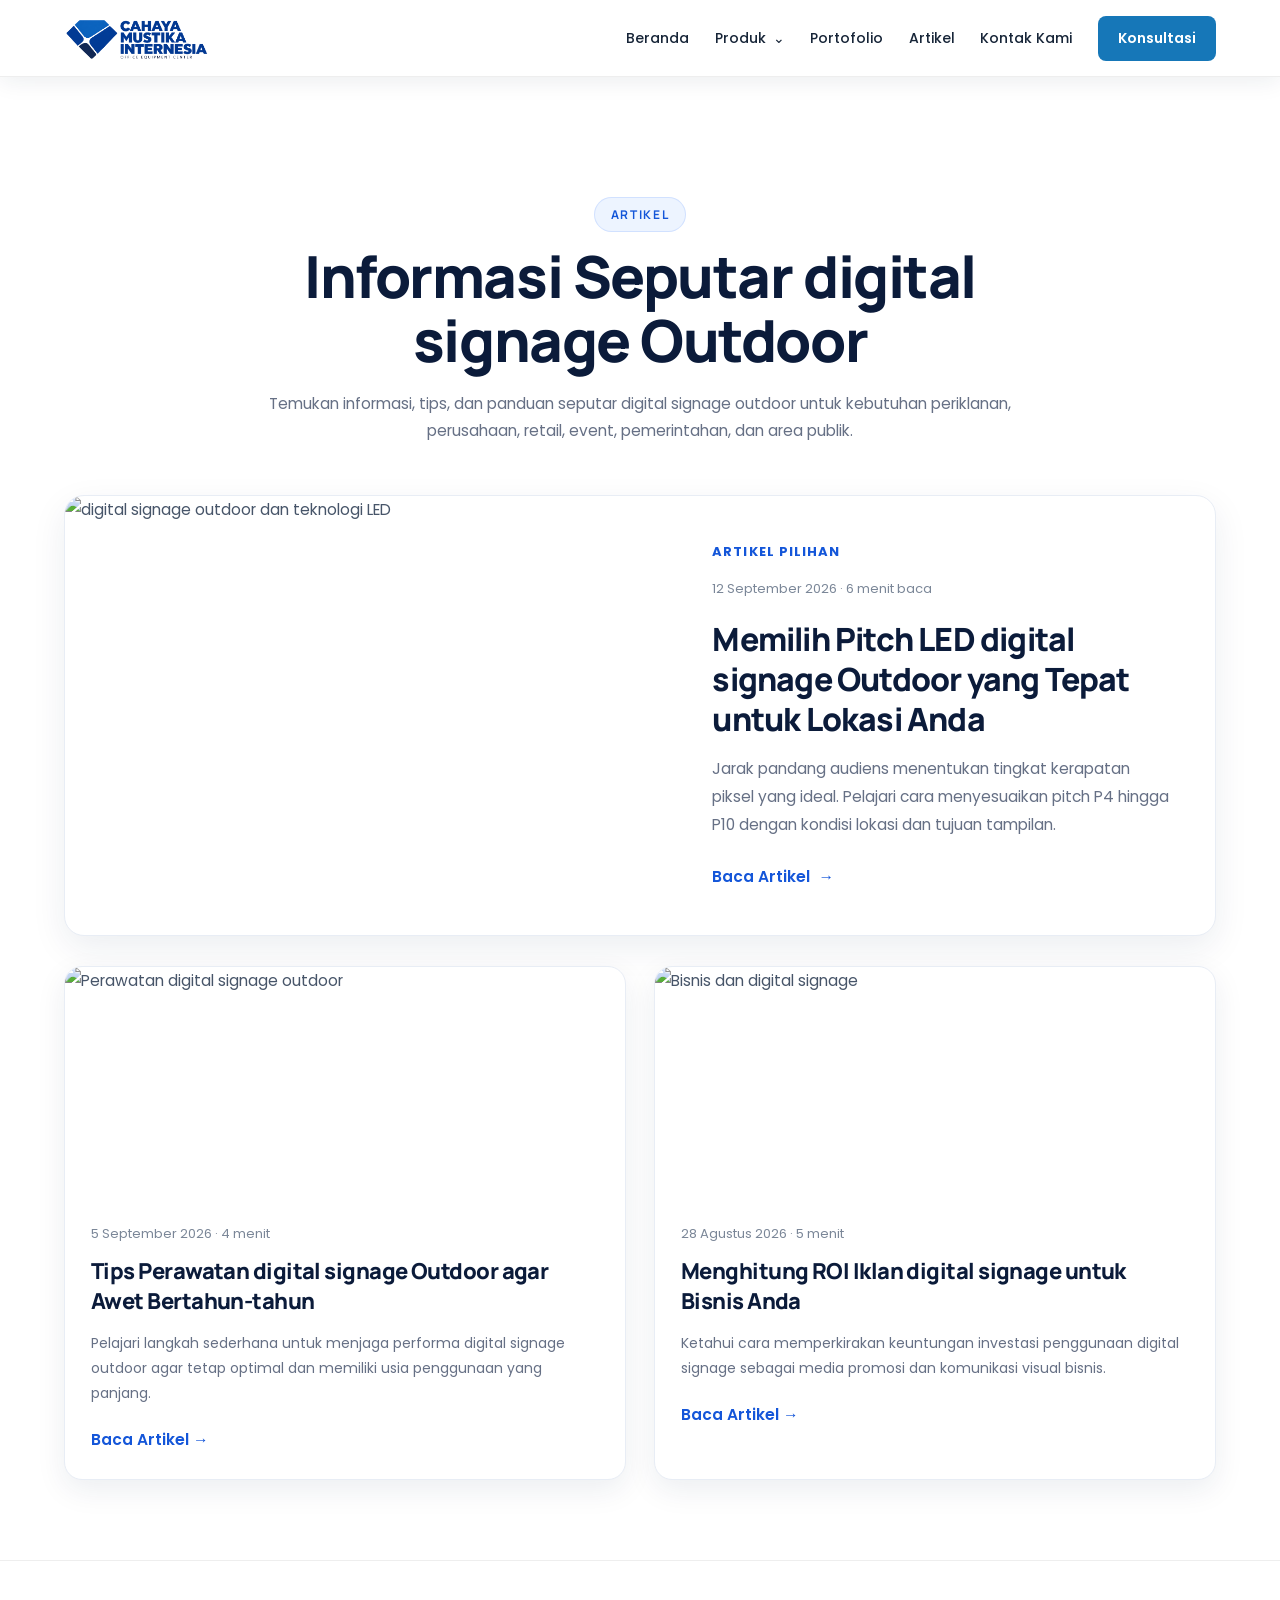
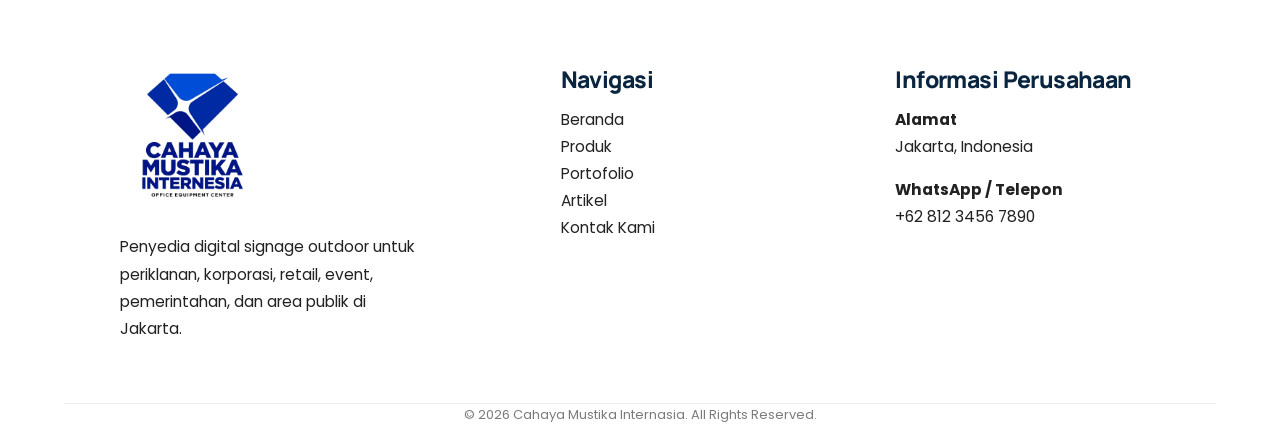
==== artikel.html @ 58a86765 "Upload website Digital Signage" ====
<!DOCTYPE html>
<html lang="id">
<head>
  <meta charset="UTF-8">
  <meta name="viewport" content="width=device-width, initial-scale=1.0">

  <title>Artikel digital signage Outdoor Jakarta | Cahaya Mustika Internasia</title>

  <meta
    name="description"
    content="Artikel seputar digital signage outdoor, LED display, perawatan, instalasi, dan tips memilih digital signage untuk kebutuhan bisnis."
  >

  <!-- FONT -->
  <link rel="preconnect" href="https://fonts.googleapis.com">
  <link rel="preconnect" href="https://fonts.gstatic.com" crossorigin>

  <link
    href="https://fonts.googleapis.com/css2?family=Manrope:wght@400;500;600;700;800&family=Poppins:wght@400;500;600&display=swap"
    rel="stylesheet"
  >

  <!-- CSS WEBSITE -->
  <link rel="stylesheet" href="assets/css/style.css">

  <style>
    /* =====================================================
       HALAMAN ARTIKEL
       ===================================================== */

    .article-page {
      padding: 120px 0 80px;
      background: #fff;
    }

    .article-page-header {
      text-align: center;
      max-width: 800px;
      margin: 0 auto 50px;
    }

    .article-page-header .eyebrow {
      color: #1456d9;
      font-weight: 700;
      margin-bottom: 12px;
    }

    .article-page-header h1 {
      font-family: "Manrope", sans-serif;
      font-size: clamp(36px, 5vw, 58px);
      line-height: 1.1;
      margin: 0 0 18px;
      color: #0b1b3a;
    }

    .article-page-header p {
      font-family: "Poppins", sans-serif;
      color: #667085;
      line-height: 1.8;
      margin: 0;
    }

    /* GRID ARTIKEL */

    .article-page-grid {
      display: grid;
      grid-template-columns: repeat(2, minmax(0, 1fr));
      gap: 28px;
      max-width: 1200px;
      margin: 0 auto;
    }

    .article-page-card {
      background: #fff;
      border-radius: 18px;
      overflow: hidden;
      border: 1px solid #e8edf5;
      box-shadow: 0 10px 30px rgba(15, 35, 75, 0.08);
      transition: transform 0.3s ease, box-shadow 0.3s ease;
    }

    .article-page-card:hover {
      transform: translateY(-6px);
      box-shadow: 0 18px 40px rgba(15, 35, 75, 0.13);
    }

    .article-page-image {
      width: 100%;
      height: 230px;
      overflow: hidden;
    }

    .article-page-image img {
      width: 100%;
      height: 100%;
      object-fit: cover;
      display: block;
      transition: transform 0.4s ease;
    }

    .article-page-card:hover .article-page-image img {
      transform: scale(1.04);
    }

    .article-page-content {
      padding: 26px;
    }

    .article-page-meta {
      font-family: "Poppins", sans-serif;
      font-size: 13px;
      color: #7b8798;
      margin-bottom: 12px;
    }

    .article-page-content h2 {
      font-family: "Manrope", sans-serif;
      font-size: 22px;
      line-height: 1.35;
      color: #0b1b3a;
      margin: 0 0 14px;
    }

    .article-page-content p {
      font-family: "Poppins", sans-serif;
      font-size: 14px;
      line-height: 1.8;
      color: #667085;
      margin: 0 0 20px;
    }

    .article-read-more {
      display: inline-flex;
      align-items: center;
      gap: 8px;
      color: #1456d9;
      font-family: "Poppins", sans-serif;
      font-weight: 600;
      text-decoration: none;
    }

    .article-read-more:hover {
      color: #0b3fa8;
    }

    /* ARTIKEL UTAMA */

    .article-feature-page {
      max-width: 1200px;
      margin: 0 auto 35px;
      background: #fff;
      border-radius: 20px;
      overflow: hidden;
      border: 1px solid #e8edf5;
      box-shadow: 0 12px 35px rgba(15, 35, 75, 0.08);

      display: grid;
      grid-template-columns: 1.1fr 1fr;
    }

    .article-feature-page-image {
      min-height: 400px;
    }

    .article-feature-page-image img {
      width: 100%;
      height: 100%;
      min-height: 400px;
      object-fit: cover;
      display: block;
    }

    .article-feature-page-content {
      padding: 45px;
      display: flex;
      flex-direction: column;
      justify-content: center;
    }

    .article-feature-page-content .label {
      color: #1456d9;
      font-size: 13px;
      font-weight: 700;
      text-transform: uppercase;
      letter-spacing: 0.08em;
      margin-bottom: 14px;
    }

    .article-feature-page-content h2 {
      font-family: "Manrope", sans-serif;
      font-size: 32px;
      line-height: 1.25;
      color: #0b1b3a;
      margin: 0 0 16px;
    }

    .article-feature-page-content p {
      font-family: "Poppins", sans-serif;
      color: #667085;
      line-height: 1.8;
      margin: 0 0 24px;
    }

    .article-feature-page-meta {
      font-family: "Poppins", sans-serif;
      font-size: 13px;
      color: #7b8798;
      margin-bottom: 18px;
    }

    /* RESPONSIVE */

    @media (max-width: 900px) {
      .article-page-grid {
        grid-template-columns: 1fr 1fr;
      }

      .article-feature-page {
        grid-template-columns: 1fr;
      }

      .article-feature-page-image,
      .article-feature-page-image img {
        min-height: 300px;
      }
    }

    @media (max-width: 600px) {
      .article-page {
        padding: 100px 20px 60px;
      }

      .article-page-grid {
        grid-template-columns: 1fr;
      }

      .article-feature-page-content {
        padding: 28px;
      }

      .article-feature-page-content h2 {
        font-size: 26px;
      }
    }
  
    .article-feature-page { margin-bottom:30px; }
    .article-page-grid { max-width:1200px; }
    .article-page-grid .article-page-card:nth-child(n+3) { display:none; }
    @media(max-width:768px){.article-page-grid{grid-template-columns:1fr;} .article-page{padding-top:85px;}}
  </style>
</head>

<body>

  <!-- =====================================================
       HEADER
       ===================================================== -->

  <header class="main-header site-header" id="site-header"><div class="header-container container"><a class="brand" href="index.html" aria-label="Beranda"><img src="assets/img/logo-header.png" alt="Cahaya Mustika Internasia" class="brand-logo"></a><button class="nav-toggle" id="nav-toggle" type="button" aria-label="Buka menu" aria-expanded="false"><span></span><span></span><span></span></button><nav class="main-nav" id="main-nav" aria-label="Navigasi utama"><a href="index.html">Beranda</a><div class="nav-dropdown has-dropdown"><a href="index.html#produk" class="dropdown-toggle" aria-expanded="false">Produk <span aria-hidden="true">⌄</span></a><div class="dropdown-menu dropdown" role="menu"><a class="dropdown-item" role="menuitem" href="produk-hikvision.html">Hikvision</a><a class="dropdown-item" role="menuitem" href="produk-lg.html">LG</a><a class="dropdown-item" role="menuitem" href="produk-samsung.html">Samsung</a></div></div><a href="portofolio.html">Portofolio</a><a href="artikel.html">Artikel</a><a href="kontak.html">Kontak Kami</a><a class="header-button" href="https://wa.me/6281234567890" target="_blank" rel="noopener">Konsultasi</a></nav></div></header>


  <!-- =====================================================
       HALAMAN ARTIKEL
       ===================================================== -->

  <main>

    <!-- JUDUL HALAMAN -->

    <section class="article-page">

      <div class="container">

        <div class="article-page-header">

          <div class="eyebrow">
            ARTIKEL
          </div>

          <h1>
            Informasi Seputar digital signage Outdoor
          </h1>

          <p>
            Temukan informasi, tips, dan panduan seputar digital signage outdoor
            untuk kebutuhan periklanan, perusahaan, retail, event,
            pemerintahan, dan area publik.
          </p>

        </div>


        <!-- =================================================
             ARTIKEL UTAMA
             ================================================= -->

        <article class="article-feature-page">

          <div class="article-feature-page-image">

            <img
              src="https://images.unsplash.com/photo-1518770660439-4636190af475?auto=format&fit=crop&w=1200&q=85"
              alt="digital signage outdoor dan teknologi LED"
            >

          </div>

          <div class="article-feature-page-content">

            <div class="label">
              Artikel Pilihan
            </div>

            <div class="article-feature-page-meta">
              12 September 2026 · 6 menit baca
            </div>

            <h2>
              Memilih Pitch LED digital signage Outdoor
              yang Tepat untuk Lokasi Anda
            </h2>

            <p>
              Jarak pandang audiens menentukan tingkat kerapatan piksel
              yang ideal. Pelajari cara menyesuaikan pitch P4 hingga P10
              dengan kondisi lokasi dan tujuan tampilan.
            </p>

            <a
              href="#"
              class="article-read-more"
              onclick="alert('Artikel sedang dipersiapkan.'); return false;"
            >
              Baca Artikel
              <span>→</span>
            </a>

          </div>

        </article>


        <!-- =================================================
             DAFTAR ARTIKEL
             ================================================= -->

        <div class="article-page-grid">


          <!-- ARTIKEL 1 -->

          <article class="article-page-card">

            <div class="article-page-image">

              <img
                src="https://images.unsplash.com/photo-1556761175-b413da4baf72?auto=format&fit=crop&w=1200&q=85"
                alt="Perawatan digital signage outdoor"
              >

            </div>

            <div class="article-page-content">

              <div class="article-page-meta">
                5 September 2026 · 4 menit
              </div>

              <h2>
                Tips Perawatan digital signage Outdoor
                agar Awet Bertahun-tahun
              </h2>

              <p>
                Pelajari langkah sederhana untuk menjaga performa
                digital signage outdoor agar tetap optimal dan memiliki
                usia penggunaan yang panjang.
              </p>

              <a
                href="#"
                class="article-read-more"
                onclick="alert('Artikel sedang dipersiapkan.'); return false;"
              >
                Baca Artikel →
              </a>

            </div>

          </article>


          <!-- ARTIKEL 2 -->

          <article class="article-page-card">

            <div class="article-page-image">

              <img
                src="https://images.unsplash.com/photo-1551836022-d5d88e9218df?auto=format&fit=crop&w=1200&q=85"
                alt="Bisnis dan digital signage"
              >

            </div>

            <div class="article-page-content">

              <div class="article-page-meta">
                28 Agustus 2026 · 5 menit
              </div>

              <h2>
                Menghitung ROI Iklan digital signage
                untuk Bisnis Anda
              </h2>

              <p>
                Ketahui cara memperkirakan keuntungan investasi
                penggunaan digital signage sebagai media promosi dan
                komunikasi visual bisnis.
              </p>

              <a
                href="#"
                class="article-read-more"
                onclick="alert('Artikel sedang dipersiapkan.'); return false;"
              >
                Baca Artikel →
              </a>

            </div>

          </article>


          <!-- ARTIKEL 3 -->

          <article class="article-page-card">

            <div class="article-page-image">

              <img
                src="https://images.unsplash.com/photo-1581092921461-eab62e97a780?auto=format&fit=crop&w=1200&q=85"
                alt="Instalasi digital signage outdoor"
              >

            </div>

            <div class="article-page-content">

              <div class="article-page-meta">
                20 Agustus 2026 · 4 menit
              </div>

              <h2>
                Tahapan Instalasi digital signage
                Outdoor yang Aman
              </h2>

              <p>
                Kenali tahapan instalasi digital signage outdoor mulai dari
                persiapan lokasi hingga pemasangan dan pengujian sistem.
              </p>

              <a
                href="#"
                class="article-read-more"
                onclick="alert('Artikel sedang dipersiapkan.'); return false;"
              >
                Baca Artikel →
              </a>

            </div>

          </article>


        </div>

      </div>

    </section>

  </main>


  <!-- =====================================================
       FOOTER
       ===================================================== -->

  <footer class="site-footer">

    <div class="container">

      <div class="footer-inner">

        <!-- LOGO & DESKRIPSI -->

        <div class="footer-brand">

          <a href="index.html">
            <img
              src="assets/img/logo-footer.png"
              alt="Cahaya Mustika Internasia"
              class="footer-logo"
            >
          </a>

          <p>
            Penyedia digital signage outdoor untuk periklanan,
            korporasi, retail, event, pemerintahan,
            dan area publik di Jakarta.
          </p>

        </div>


        <!-- NAVIGASI FOOTER -->

        <div class="footer-column">

          <h3>
            Navigasi
          </h3>

          <ul>

            <li>
              <a href="index.html#beranda">
                Beranda
              </a>
            </li>

            <li>
              <a href="index.html#produk">
                Produk
              </a>
            </li>

            <li>
              <a href="portofolio.html">
                Portofolio
              </a>
            </li>

            <li>
              <a href="artikel.html">
                Artikel
              </a>
            </li>

            <li>
              <a href="index.html#kontak">
                Kontak Kami
              </a>
            </li>

          </ul>

        </div>


        <!-- INFORMASI PERUSAHAAN -->

        <div class="footer-column">

          <h3>
            Informasi Perusahaan
          </h3>

          <p>
            <strong>Alamat</strong><br>
            Jakarta, Indonesia
          </p>

          <p>
            <strong>WhatsApp / Telepon</strong><br>
            +62 812 3456 7890
          </p>

        </div>

      </div>


      <!-- COPYRIGHT -->

      <div class="footer-bottom">

        <p>
          © 2026 Cahaya Mustika Internasia. All Rights Reserved.
        </p>

      </div>

    </div>

  </footer>


  <script src="assets/js/main.js"></script>
</body>
</html>
---- assets/css/style.css ----
/* =========================================================
   Jual Videotron Outdoor Jakarta
   Premium Corporate White & Navy Theme
   Headings: Manrope | Body: Poppins
   ========================================================= */

/* ---------- Design Tokens ---------- */
:root {
  --navy-950: #030d17;
  --navy-900: #061a2e;
  --navy-850: #082038;
  --navy-800: #0a2540;
  --navy-700: #0e355c;
  --navy-600: #14487a;
  --navy-500: #1c5d9b;

  --accent: #0b5cff;
  --accent-hover: #0048db;
  --accent-light: #3b82f6;
  --accent-soft: #edf4ff;
  --accent-glow: rgba(11, 92, 255, 0.25);

  --white: #ffffff;
  --off-white: #f8fafc;
  --grey-50: #f1f5f9;
  --grey-100: #e2e8f0;
  --grey-200: #cbd5e1;
  --grey-300: #94a3b8;
  --grey-400: #64748b;
  --grey-600: #475569;
  --ink: #0f172a;

  --radius-xs: 6px;
  --radius-sm: 10px;
  --radius: 16px;
  --radius-lg: 22px;
  --radius-xl: 30px;
  --radius-full: 9999px;

  --shadow-xs: 0 1px 3px rgba(15, 23, 42, 0.04);
  --shadow-sm: 0 4px 12px rgba(15, 23, 42, 0.06);
  --shadow-md: 0 10px 28px rgba(15, 23, 42, 0.08);
  --shadow-lg: 0 20px 48px rgba(15, 23, 42, 0.12);
  --shadow-glow: 0 12px 32px rgba(11, 92, 255, 0.28);

  --container: 1200px;
  --header-h: 78px;

  --ease: cubic-bezier(0.22, 0.61, 0.36, 1);
  --transition: all 0.3s cubic-bezier(0.22, 0.61, 0.36, 1);
}

/* ---------- Reset & Base ---------- */
*,
*::before,
*::after {
  box-sizing: border-box;
}

html {
  scroll-behavior: smooth;
  -webkit-text-size-adjust: 100%;
}

body {
  margin: 0;
  font-family: "Poppins", system-ui, -apple-system, "Segoe UI", sans-serif;
  font-weight: 400;
  font-size: 15.5px;
  line-height: 1.75;
  color: var(--grey-600);
  background: var(--white);
  -webkit-font-smoothing: antialiased;
  -moz-osx-font-smoothing: grayscale;
  overflow-x: hidden;
}

h1, h2, h3, h4, h5, h6 {
  font-family: "Manrope", system-ui, sans-serif;
  color: var(--navy-800);
  font-weight: 800;
  line-height: 1.2;
  letter-spacing: -0.025em;
  margin: 0 0 0.5em;
}

h1 { font-size: clamp(2.2rem, 4.5vw, 3.6rem); }
h2 { font-size: clamp(1.8rem, 3.2vw, 2.6rem); }
h3 { font-size: clamp(1.2rem, 1.8vw, 1.45rem); }
h4 { font-size: 1.05rem; }

p {
  margin: 0 0 1rem;
}

a {
  color: inherit;
  text-decoration: none;
  transition: var(--transition);
}

img {
  max-width: 100%;
  display: block;
}

ul, ol {
  margin: 0;
  padding: 0;
  list-style: none;
}

button {
  font-family: inherit;
  cursor: pointer;
  border: none;
  background: none;
}

::selection {
  background: var(--navy-800);
  color: #fff;
}

/* ---------- Layout Helpers ---------- */
.container {
  width: 100%;
  max-width: var(--container);
  margin: 0 auto;
  padding: 0 24px;
}

.section {
  padding: clamp(70px, 8vw, 110px) 0;
}

.section-head {
  max-width: 720px;
  margin: 0 auto clamp(40px, 5vw, 60px);
  text-align: center;
}

.section-head h2 {
  margin-bottom: 0.75rem;
}

.section-sub {
  font-size: 1.05rem;
  color: var(--grey-400);
  margin: 0;
  line-height: 1.7;
}

.eyebrow {
  display: inline-flex;
  align-items: center;
  gap: 6px;
  font-family: "Manrope", sans-serif;
  font-weight: 700;
  font-size: 0.75rem;
  letter-spacing: 0.14em;
  text-transform: uppercase;
  color: var(--accent);
  background: var(--accent-soft);
  padding: 6px 16px;
  border-radius: var(--radius-full);
  margin-bottom: 16px;
  border: 1px solid rgba(11, 92, 255, 0.12);
}

.eyebrow.center {
  margin-left: auto;
  margin-right: auto;
}

/* ---------- Buttons ---------- */
.btn {
  display: inline-flex;
  align-items: center;
  justify-content: center;
  gap: 8px;
  font-family: "Manrope", sans-serif;
  font-weight: 700;
  font-size: 0.95rem;
  letter-spacing: -0.01em;
  padding: 13px 28px;
  border-radius: var(--radius-full);
  transition: var(--transition);
  white-space: nowrap;
  box-sizing: border-box;
}

.btn-primary {
  background: var(--accent);
  color: #ffffff;
  box-shadow: 0 6px 20px rgba(11, 92, 255, 0.35);
}

.btn-primary:hover {
  background: var(--accent-hover);
  transform: translateY(-2px);
  box-shadow: 0 10px 28px rgba(11, 92, 255, 0.45);
}

.btn-secondary {
  background: rgba(255, 255, 255, 0.95);
  color: var(--navy-800);
  border: 1.5px solid rgba(255, 255, 255, 0.8);
  box-shadow: 0 6px 20px rgba(0, 0, 0, 0.12);
}

.btn-secondary:hover {
  background: #ffffff;
  color: var(--accent);
  transform: translateY(-2px);
  box-shadow: 0 10px 28px rgba(0, 0, 0, 0.18);
}

.btn-light {
  background: #ffffff;
  color: var(--navy-800);
  box-shadow: 0 8px 24px rgba(0, 0, 0, 0.15);
}

.btn-light:hover {
  background: var(--off-white);
  color: var(--accent);
  transform: translateY(-2px);
  box-shadow: 0 12px 32px rgba(0, 0, 0, 0.22);
}

.link-arrow {
  display: inline-flex;
  align-items: center;
  gap: 6px;
  font-family: "Manrope", sans-serif;
  font-weight: 700;
  font-size: 0.92rem;
  color: var(--accent);
  transition: var(--transition);
}

.link-arrow span {
  transition: transform 0.25s var(--ease);
}

.link-arrow:hover {
  color: var(--accent-hover);
  gap: 10px;
}

.link-arrow:hover span {
  transform: translateX(3px);
}

/* =========================================================
   1. HEADER
   ========================================================= */
.site-header {
  position: fixed;
  top: 0;
  left: 0;
  right: 0;
  z-index: 1000;
  background: rgba(255, 255, 255, 0.88);
  backdrop-filter: saturate(180%) blur(16px);
  -webkit-backdrop-filter: saturate(180%) blur(16px);
  border-bottom: 1px solid rgba(226, 232, 240, 0.7);
  transition: var(--transition);
}

.site-header.scrolled {
  background: rgba(255, 255, 255, 0.98);
  border-bottom-color: var(--grey-100);
  box-shadow: var(--shadow-sm);
}

.header-inner {
  height: var(--header-h);
  display: flex;
  align-items: center;
  justify-content: space-between;
  gap: 24px;
}

.brand {
  display: flex;
  align-items: center;
}

.brand-logo {
  height: 44px;
  width: auto;
  display: block;
  object-fit: contain;
}

.main-nav {
  display: flex;
  align-items: center;
  gap: 32px;
}

.nav-list {
  display: flex;
  align-items: center;
  gap: 4px;
}

.nav-link {
  display: inline-flex;
  align-items: center;
  gap: 6px;
  font-family: "Manrope", sans-serif;
  font-weight: 600;
  font-size: 0.92rem;
  color: var(--navy-800);
  padding: 8px 14px;
  border-radius: var(--radius-full);
  transition: var(--transition);
}

.nav-link:hover {
  color: var(--accent);
  background: var(--accent-soft);
}

/* Dropdown */
.has-dropdown {
  position: relative;
}

.dropdown-toggle {
  background: none;
  border: none;
  cursor: pointer;
}

.dropdown-toggle .chev {
  transition: transform 0.28s var(--ease);
}

.has-dropdown.open .dropdown-toggle .chev,
.has-dropdown:hover .dropdown-toggle .chev {
  transform: rotate(180deg);
}

.dropdown {
  position: absolute;
  top: calc(100% + 10px);
  left: 50%;
  transform: translateX(-50%) translateY(8px);
  width: 290px;
  background: #ffffff;
  border: 1px solid var(--grey-100);
  border-radius: var(--radius);
  box-shadow: var(--shadow-lg);
  padding: 10px;
  opacity: 0;
  visibility: hidden;
  pointer-events: none;
  transition: opacity 0.25s var(--ease), transform 0.25s var(--ease),
    visibility 0.25s var(--ease);
  z-index: 1050;
}

@media (min-width: 769px) {
  .has-dropdown:hover .dropdown,
  .has-dropdown.open .dropdown {
    opacity: 1;
    visibility: visible;
    pointer-events: auto;
    transform: translateX(-50%) translateY(0);
  }
}

.dropdown-item {
  display: flex;
  align-items: center;
  gap: 12px;
  padding: 12px 14px;
  border-radius: var(--radius-sm);
  transition: var(--transition);
}

.dropdown-item:hover {
  background: var(--accent-soft);
}

.dropdown-item:hover strong {
  color: var(--accent);
}

.dd-dot {
  width: 8px;
  height: 8px;
  border-radius: 50%;
  background: var(--accent);
  flex-shrink: 0;
}

.dropdown-item strong {
  display: block;
  font-family: "Manrope", sans-serif;
  font-weight: 700;
  font-size: 0.92rem;
  color: var(--navy-800);
  transition: color 0.2s var(--ease);
}

.nav-cta {
  padding: 10px 22px;
  font-size: 0.88rem;
}

.nav-toggle {
  display: none;
  flex-direction: column;
  justify-content: center;
  gap: 5px;
  width: 44px;
  height: 44px;
  border-radius: 12px;
  background: var(--grey-50);
}

.nav-toggle span {
  display: block;
  width: 20px;
  height: 2px;
  margin: 0 auto;
  background: var(--navy-800);
  border-radius: 2px;
  transition: transform 0.3s var(--ease), opacity 0.3s var(--ease);
}

.nav-toggle.active span:nth-child(1) {
  transform: translateY(7px) rotate(45deg);
}
.nav-toggle.active span:nth-child(2) {
  opacity: 0;
}
.nav-toggle.active span:nth-child(3) {
  transform: translateY(-7px) rotate(-45deg);
}

/* =========================================================
   2. HERO (FULL IMAGE HORIZONTAL)
   ========================================================= */
/* =====================================================
   HERO HIKVISION - FULL IMAGE + GRADASI BIRU
   ===================================================== */

.hero {
  min-height: 650px;
  padding: 80px 7%;

  display: flex;
  align-items: center;

  position: relative;
  overflow: hidden;

  background:
    linear-gradient(
      90deg,
      rgba(4, 24, 65, 0.92) 0%,
      rgba(5, 35, 85, 0.82) 30%,
      rgba(5, 35, 85, 0.48) 58%,
      rgba(5, 35, 85, 0.12) 82%,
      rgba(5, 35, 85, 0) 100%
    ),
    url("assets/img/hikvision-hero.jpg") center center / cover no-repeat;
}


/* TULISAN DI ATAS GAMBAR */

.hero-content {
  position: relative;
  z-index: 2;

  max-width: 680px;
}


.hero-content span {
  color: #ffffff;

  font-weight: 700;
  font-size: 15px;

  text-transform: uppercase;
  letter-spacing: 1px;
}


.hero-content h1 {
  color: #ffffff;

  font-size: 56px;
  line-height: 1.1;

  margin: 15px 0 20px;
}


.hero-content p {
  max-width: 620px;

  color: #ffffff;

  font-size: 17px;
  line-height: 1.8;
}


/* TOMBOL */

.hero .btn {
  display: inline-block;

  margin-top: 28px;
  padding: 14px 25px;

  background: #1464f4;
  color: #ffffff;

  text-decoration: none;
  border-radius: 8px;

  font-weight: 700;
}


.hero .btn:hover {
  background: #0d47c7;
}


/* HP */

@media (max-width: 768px) {

  .hero {
    min-height: 600px;
    padding: 70px 7%;
  }

  .hero-content h1 {
    font-size: 40px;
  }

  .hero-content p {
    font-size: 15px;
  }

}

/* =========================================================
   PERBAIKAN TAMPILAN KEUNGGULAN
   CARD DI KIRI - GAMBAR DI KANAN
========================================================= */

.adv-layout {
  display: grid !important;
  grid-template-columns: minmax(0, 1fr) minmax(0, 1fr) !important;
  align-items: center !important;
  gap: 45px !important;
  max-width: 1100px !important;
  margin: 0 auto !important;
}

/* CARD DI KIRI */
.adv-list {
  display: flex !important;
  flex-direction: column !important;
  gap: 14px !important;
  order: 1 !important;
}

/* GAMBAR DI KANAN */
.adv-visual {
  order: 2 !important;
  width: 100% !important;
}

.adv-image-wrap {
  width: 100% !important;
  height: 100% !important;
  min-height: 360px !important;
  border-radius: 14px !important;
  overflow: hidden !important;
}

.adv-image-wrap img {
  width: 100% !important;
  height: 100% !important;
  min-height: 360px !important;
  object-fit: cover !important;
  display: block !important;
}

/* CARD */
.adv-card {
  width: 100% !important;
  min-height: 105px !important;
  padding: 22px 24px !important;
  display: flex !important;
  align-items: flex-start !important;
  gap: 16px !important;
  border-radius: 14px !important;
  box-sizing: border-box !important;
}

/* ICON NOMOR / ICON CARD */
.adv-icon {
  flex: 0 0 auto !important;
}

/* ISI CARD */
.adv-content {
  flex: 1 !important;
}

.adv-content h3 {
  margin: 0 0 8px !important;
}

.adv-content p {
  margin: 0 !important;
  line-height: 1.6 !important;
}

/* =========================================================
   JUDUL SECTION DI BAWAHNYA
========================================================= */

.needs .section-head,
.section-head {
  max-width: 800px;
  margin-left: auto !important;
  margin-right: auto !important;
  text-align: center;
}

.section-head h2 {
  margin-left: auto;
  margin-right: auto;
}

.section-sub {
  margin-left: auto !important;
  margin-right: auto !important;
}


/* =========================================================
   RESPONSIVE HP
========================================================= */

@media (max-width: 768px) {

  .adv-layout {
    grid-template-columns: 1fr !important;
    gap: 25px !important;
  }

  .adv-list {
    order: 1 !important;
  }

  .adv-visual {
    order: 2 !important;
  }

  .adv-image-wrap,
  .adv-image-wrap img {
    min-height: 280px !important;
  }

  .adv-card {
    min-height: auto !important;
    padding: 18px !important;
  }
}

/* =========================================================
   CARD PRODUK HIKVISION - SAMSUNG - LG
========================================================= */

.product-grid {
  display: grid !important;
  grid-template-columns: repeat(3, 1fr) !important;
  gap: 28px !important;
  max-width: 1100px !important;
  margin: 40px auto 0 !important;
}

.product-card {
  background: #ffffff !important;
  border: 1px solid #e5e7eb !important;
  border-radius: 16px !important;
  overflow: hidden !important;
  box-shadow: 0 8px 25px rgba(0, 0, 0, 0.06) !important;
  transition: transform 0.3s ease, box-shadow 0.3s ease !important;
}

.product-card:hover {
  transform: translateY(-6px) !important;
  box-shadow: 0 14px 35px rgba(0, 0, 0, 0.10) !important;
}

/* GAMBAR PRODUK */
.product-media {
  width: 100% !important;
  height: 220px !important;
  overflow: hidden !important;
  background: #f5f7fa !important;
}

.product-media img {
  width: 100% !important;
  height: 100% !important;
  object-fit: cover !important;
  display: block !important;
  transition: transform 0.4s ease !important;
}

.product-card:hover .product-media img {
  transform: scale(1.04) !important;
}

/* ISI CARD */
.product-body {
  padding: 24px !important;
}

.product-tag {
  display: inline-block !important;
  margin-bottom: 8px !important;
  font-size: 13px !important;
  font-weight: 600 !important;
  color: #2563eb !important;
}

.product-body h3 {
  margin: 0 0 10px !important;
  font-size: 22px !important;
}

.product-body p {
  margin: 0 0 18px !important;
  line-height: 1.7 !important;
  color: #64748b !important;
}

.product-link,
.link-arrow {
  display: inline-flex !important;
  align-items: center !important;
  gap: 6px !important;
  color: #2563eb !important;
  font-weight: 600 !important;
  text-decoration: none !important;
}

.product-link:hover,
.link-arrow:hover {
  color: #1d4ed8 !important;
}


/* =========================================================
   RESPONSIVE
========================================================= */

@media (max-width: 900px) {
  .product-grid {
    grid-template-columns: repeat(2, 1fr) !important;
  }
}

@media (max-width: 600px) {
  .product-grid {
    grid-template-columns: 1fr !important;
  }

  .product-media {
    height: 210px !important;
  }
}
/* =========================================================
   6 CARD - BERDASARKAN KEBUTUHAN
========================================================= */

.needs-grid {
  display: grid !important;
  grid-template-columns: repeat(3, 1fr) !important;
  gap: 28px !important;
  max-width: 1100px !important;
  margin: 40px auto 0 !important;
}

/* CARD */
.need-card {
  position: relative !important;
  background: #ffffff !important;
  border: 1px solid #e5e7eb !important;
  border-radius: 16px !important;
  overflow: hidden !important;
  box-shadow: 0 8px 25px rgba(0, 0, 0, 0.06) !important;
  transition: transform 0.3s ease, box-shadow 0.3s ease !important;
}

.need-card:hover {
  transform: translateY(-6px) !important;
  box-shadow: 0 15px 35px rgba(0, 0, 0, 0.10) !important;
}

/* GAMBAR */
.need-image {
  width: 100% !important;
  height: 200px !important;
  overflow: hidden !important;
  background: #f5f7fa !important;
}

.need-image img {
  width: 100% !important;
  height: 100% !important;
  object-fit: cover !important;
  display: block !important;
  transition: transform 0.4s ease !important;
}

.need-card:hover .need-image img {
  transform: scale(1.05) !important;
}

/* NOMOR */
.need-num {
  position: absolute !important;
  top: 175px !important;
  left: 20px !important;
  width: 42px !important;
  height: 42px !important;
  display: flex !important;
  align-items: center !important;
  justify-content: center !important;
  background: #2563eb !important;
  color: #ffffff !important;
  border-radius: 50% !important;
  font-weight: 700 !important;
  border: 4px solid #ffffff !important;
}

/* JUDUL DAN DESKRIPSI */
.need-card h3 {
  margin: 28px 22px 10px !important;
  font-size: 20px !important;
  line-height: 1.3 !important;
}

.need-card p {
  margin: 0 22px 24px !important;
  color: #64748b !important;
  line-height: 1.7 !important;
}


/* =========================================================
   RESPONSIVE TABLET
========================================================= */

@media (max-width: 900px) {
  .needs-grid {
    grid-template-columns: repeat(2, 1fr) !important;
    gap: 22px !important;
  }
}


/* =========================================================
   RESPONSIVE HP
========================================================= */

@media (max-width: 600px) {
  .needs-grid {
    grid-template-columns: 1fr !important;
    gap: 20px !important;
  }

  .need-image {
    height: 210px !important;
  }

  .need-num {
    top: 185px !important;
  }
}

/* =========================================================
   FOOTER - TAMPILAN RAPI SEPERTI REFERENSI
========================================================= */

.site-footer {
  background: #ffffff !important;
  color: #111827 !important;
  border-top: 1px solid #e5e7eb !important;
}

/* BAGIAN UTAMA FOOTER */
.footer-inner {
  display: grid !important;
  grid-template-columns: 1.4fr 0.8fr 0.8fr !important;
  align-items: start !important;
  gap: 80px !important;
  max-width: 1100px !important;
  margin: 0 auto !important;
  padding: 50px 30px 40px !important;
}

/* =========================================================
   KOLOM 1 - LOGO + DESKRIPSI
========================================================= */

.footer-brand {
  display: flex !important;
  flex-direction: column !important;
  align-items: flex-start !important;
}

.footer-logo {
  width: 145px !important;
  height: auto !important;
  display: block !important;
  margin-bottom: 22px !important;
}

.footer-desc {
  max-width: 270px !important;
  margin: 0 !important;
  color: #64748b !important;
  font-size: 14px !important;
  line-height: 1.8 !important;
}

/* =========================================================
   KOLOM 2 & 3
========================================================= */

.footer-col {
  padding-top: 5px !important;
}

.footer-col h4 {
  margin: 0 0 14px !important;
  color: #111827 !important;
  font-size: 18px !important;
  font-weight: 700 !important;
}

/* MENU FOOTER */

.footer-company ul {
  list-style: none !important;
  padding: 0 !important;
  margin: 0 !important;
}

.footer-company li {
  margin-bottom: 14px !important;
}

.footer-company a {
  color: #64748b !important;
  text-decoration: none !important;
  font-size: 14px !important;
  transition: color 0.2s ease !important;
}

.footer-company a:hover {
  color: #2563eb !important;
}

/* =========================================================
   KONTAK
========================================================= */

.footer-contact .contact-list {
  display: flex !important;
  flex-direction: column !important;
  gap: 16px !important;
}

.footer-contact .contact-item {
  display: flex !important;
  flex-direction: column !important;
  gap: 5px !important;
}

.footer-contact .contact-item strong {
  color: #64748b !important;
  font-size: 14px !important;
  font-weight: 500 !important;
}

.footer-contact .contact-item span,
.footer-contact .contact-item a {
  color: #64748b !important;
  font-size: 14px !important;
  text-decoration: none !important;
}

.footer-contact .contact-item a:hover {
  color: #2563eb !important;
}

/* =========================================================
   COPYRIGHT
========================================================= */

.footer-bottom {
  border-top: 1px solid #e5e7eb !important;
  background: #ffffff !important;
}

.footer-bottom-inner {
  display: flex !important;
  justify-content: center !important;
  align-items: center !important;
  padding: 18px 20px !important;
}

.footer-bottom p {
  margin: 0 !important;
  text-align: center !important;
  color: #64748b !important;
  font-size: 13px !important;
}


/* =========================================================
   RESPONSIVE TABLET
========================================================= */

@media (max-width: 900px) {

  .footer-inner {
    grid-template-columns: 1.2fr 1fr 1fr !important;
    gap: 35px !important;
    padding-left: 25px !important;
    padding-right: 25px !important;
  }

}


/* =========================================================
   RESPONSIVE HP
========================================================= */

@media (max-width: 650px) {

  .footer-inner {
    grid-template-columns: 1fr !important;
    gap: 35px !important;
    padding: 40px 25px !important;
  }

  .footer-brand {
    align-items: flex-start !important;
  }

  .footer-logo {
    width: 135px !important;
  }

}
/* =========================================================
   FOOTER - TAMPILAN RAPI 3 KOLOM
========================================================= */

.site-footer {
  background: #ffffff !important;
  color: #222222 !important;
  border-top: 1px solid #eeeeee !important;
  padding: 55px 0 0 !important;
}

/* AREA UTAMA FOOTER */
.footer-inner {
  max-width: 1100px !important;
  margin: 0 auto !important;
  display: grid !important;
  grid-template-columns: 1.4fr 1fr 1fr !important;
  gap: 70px !important;
  align-items: start !important;
  padding-bottom: 45px !important;
}

/* =========================================================
   KOLOM 1 - LOGO & DESKRIPSI
========================================================= */

.footer-brand {
  max-width: 300px !important;
}

.footer-logo {
  width: 145px !important;
  height: auto !important;
  display: block !important;
  margin-bottom: 22px !important;
}

.footer-desc {
  max-width: 280px !important;
  margin: 0 !important;
  color: #6b7280 !important;
  font-size: 14px !important;
  line-height: 1.8 !important;
}


/* =========================================================
   KOLOM 2 & 3
========================================================= */

.footer-col {
  padding: 0 !important;
}

.footer-col h4 {
  margin: 0 0 15px !important;
  color: #111827 !important;
  font-size: 19px !important;
  font-weight: 700 !important;
}

.footer-company ul {
  list-style: none !important;
  padding: 0 !important;
  margin: 0 !important;
}

.footer-company li {
  margin-bottom: 13px !important;
}

.footer-company a {
  color: #6b7280 !important;
  text-decoration: none !important;
  font-size: 14px !important;
  transition: color 0.2s ease !important;
}

.footer-company a:hover {
  color: #2563eb !important;
}


/* =========================================================
   KONTAK
========================================================= */

.footer-contact {
  max-width: 260px !important;
}

.contact-list {
  display: flex !important;
  flex-direction: column !important;
  gap: 18px !important;
}

.contact-item {
  display: flex !important;
  flex-direction: column !important;
  gap: 5px !important;
}

.contact-item strong {
  color: #111827 !important;
  font-size: 14px !important;
  font-weight: 600 !important;
}

.contact-item span,
.contact-item a {
  color: #6b7280 !important;
  font-size: 14px !important;
  line-height: 1.6 !important;
  text-decoration: none !important;
}

.contact-item a:hover {
  color: #2563eb !important;
}


/* =========================================================
   COPYRIGHT
========================================================= */

.footer-bottom {
  border-top: 1px solid #eeeeee !important;
  background: #ffffff !important;
}

.footer-bottom-inner {
  min-height: 60px !important;
  display: flex !important;
  align-items: center !important;
  justify-content: center !important;
}

.footer-bottom p {
  margin: 0 !important;
  color: #7b7b7b !important;
  font-size: 13px !important;
  text-align: center !important;
}


/* =========================================================
   RESPONSIVE TABLET
========================================================= */

@media (max-width: 900px) {

  .footer-inner {
    grid-template-columns: 1.2fr 1fr 1fr !important;
    gap: 35px !important;
  }

}


/* =========================================================
   RESPONSIVE HP
========================================================= */

@media (max-width: 700px) {

  .site-footer {
    padding-top: 40px !important;
  }

  .footer-inner {
    grid-template-columns: 1fr !important;
    gap: 35px !important;
    padding-bottom: 35px !important;
  }

  .footer-brand,
  .footer-contact {
    max-width: 100% !important;
  }

  .footer-logo {
    width: 140px !important;
  }

  .footer-bottom-inner {
    padding: 15px 20px !important;
  }

}

/* =========================
   FAQ SECTION
========================= */

.faq-section {
  padding: 90px 20px;
  background: #ffffff;
}

.faq-container {
  max-width: 900px;
  margin: 0 auto;
}

.faq-header {
  text-align: center;
  margin-bottom: 45px;
}

.faq-label {
  display: inline-block;
  margin-bottom: 18px;
  font-size: 11px;
  font-weight: 700;
  letter-spacing: 2px;
  color: #1677c8;
}

.faq-header h2 {
  margin: 0 0 14px;
  font-size: 32px;
  line-height: 1.3;
  font-weight: 700;
  color: #182235;
}

.faq-header p {
  max-width: 650px;
  margin: 0 auto;
  font-size: 14px;
  line-height: 1.8;
  color: #6b7280;
}

/* FAQ LIST */

.faq-list {
  display: flex;
  flex-direction: column;
  gap: 10px;
}

.faq-item {
  background: #f8fafc;
  border-radius: 12px;
  overflow: hidden;
  border: 1px solid #f0f2f5;
  transition: all 0.3s ease;
}

.faq-item:hover {
  border-color: #e1e7ef;
}

.faq-question {
  width: 100%;
  min-height: 62px;
  padding: 0 22px;
  border: none;
  background: transparent;
  display: flex;
  align-items: center;
  justify-content: space-between;
  text-align: left;
  cursor: pointer;
  font-family: inherit;
  font-size: 14px;
  font-weight: 600;
  color: #202938;
}

.faq-arrow {
  width: 28px;
  height: 28px;
  display: flex;
  align-items: center;
  justify-content: center;
  color: #357db3;
  font-size: 20px;
  transition: transform 0.3s ease;
}

.faq-answer {
  max-height: 0;
  overflow: hidden;
  padding: 0 22px;
  transition: max-height 0.35s ease, padding 0.35s ease;
}

.faq-answer p {
  margin: 0;
  padding-bottom: 20px;
  font-size: 13px;
  line-height: 1.8;
  color: #6b7280;
}

.faq-item.active .faq-answer {
  max-height: 200px;
  padding-top: 5px;
}

.faq-item.active .faq-arrow {
  transform: rotate(180deg);
}


/* RESPONSIVE */

@media (max-width: 768px) {
  .faq-section {
    padding: 70px 18px;
  }

  .faq-header h2 {
    font-size: 26px;
  }

  .faq-header p {
    font-size: 13px;
  }

  .faq-question {
    min-height: 58px;
    padding: 0 17px;
    font-size: 13px;
  }

  .faq-answer {
    padding-left: 17px;
    padding-right: 17px;
  }
}

.cta {
  width: 100%;
  background: linear-gradient(90deg, #0759a8, #1677d2, #0b4f96);
  padding: 70px 22px;
  color: #ffffff;
}

.cta h2 {
  color: #ffffff;
}

.cta p {
  color: rgba(255, 255, 255, 0.9);
}

.cta a,
.cta button {
  background: #ffffff;
  color: #12345b;
}

/* =================================================
   HEADER
================================================= */

.main-header {
  width: 100%;
  background: #ffffff;
  border-bottom: 1px solid #eeeeee;
  position: relative;
  z-index: 1000;
}

.header-container {
  max-width: 1200px;
  height: 76px;
  margin: auto;
  padding: 0 25px;

  display: flex;
  align-items: center;
  justify-content: space-between;
}

.brand {
  display: flex;
  align-items: center;
  text-decoration: none;
}

.brand-logo {
  width: 155px;
  height: auto;
  display: block;
}

.main-nav {
  display: flex;
  align-items: center;
  gap: 27px;
}

.main-nav > a,
.dropdown-toggle {
  color: #222222;
  text-decoration: none;
  font-size: 13px;
  font-weight: 500;
  white-space: nowrap;
  transition: 0.3s ease;
}

.main-nav > a:hover,
.dropdown-toggle:hover {
  color: #1769ff;
}

/* Dropdown */

.nav-dropdown {
  position: relative;
}

.dropdown-toggle {
  display: flex;
  align-items: center;
  gap: 5px;
}

.dropdown-toggle span {
  font-size: 14px;
  transition: transform 0.3s ease;
}

.nav-dropdown:hover .dropdown-toggle span {
  transform: rotate(180deg);
}

.dropdown-menu {
  position: absolute;
  top: calc(100% + 20px);
  left: -20px;

  width: 245px;
  padding: 10px;

  background: #ffffff;
  border-radius: 10px;

  box-shadow: 0 12px 30px rgba(0,0,0,0.12);

  opacity: 0;
  visibility: hidden;
  transform: translateY(8px);

  transition: 0.25s ease;
}

.nav-dropdown:hover .dropdown-menu {
  opacity: 1;
  visibility: visible;
  transform: translateY(0);
}

.dropdown-menu a {
  display: block;
  padding: 12px 14px;

  color: #222222;
  text-decoration: none;

  font-size: 13px;
  border-radius: 7px;

  transition: 0.2s ease;
}

.dropdown-menu a:hover {
  background: #f2f6ff;
  color: #1769ff;
}

/* Tombol Header */

.header-button {
  padding: 12px 20px !important;

  background: #1769ff;
  color: #ffffff !important;

  border-radius: 7px;

  font-weight: 600 !important;
}

.header-button:hover {
  background: #0d4fc7;
}


/* =================================================
   HERO
================================================= */

.hero-new {
  position: relative;
  min-height: 560px;

  overflow: hidden;

  background:
    linear-gradient(
      90deg,
      #06152f 0%,
      #0b2857 45%,
      #1264bd 100%
    );
}

.hero-container {
  position: relative;
  z-index: 2;

  max-width: 1200px;
  min-height: 560px;

  margin: auto;
  padding: 70px 25px;

  display: grid;
  grid-template-columns: 0.9fr 1.1fr;
  align-items: center;
  gap: 45px;
}

/* Tulisan */

.hero-content {
  max-width: 560px;
}

.hero-label {
  display: inline-block;

  margin-bottom: 18px;

  color: #7db7ff;

  font-size: 13px;
  font-weight: 700;

  letter-spacing: 1.5px;
}

.hero-content h1 {
  margin: 0 0 20px;

  color: #ffffff;

  font-size: clamp(38px, 4vw, 58px);
  line-height: 1.08;
  font-weight: 800;

  letter-spacing: -1.5px;
}

.hero-content p {
  max-width: 520px;

  margin: 0 0 30px;

  color: rgba(255,255,255,0.82);

  font-size: 16px;
  line-height: 1.7;
}

/* Tombol */

.hero-buttons {
  display: flex;
  align-items: center;
  gap: 12px;
}

.hero-btn-primary,
.hero-btn-secondary {
  display: inline-flex;
  align-items: center;
  justify-content: center;

  min-height: 46px;
  padding: 0 22px;

  border-radius: 7px;

  text-decoration: none;

  font-size: 14px;
  font-weight: 600;

  transition: 0.3s ease;
}

.hero-btn-primary {
  background: #1683ff;
  color: #ffffff;
}

.hero-btn-primary:hover {
  background: #0d6edc;
  transform: translateY(-2px);
}

.hero-btn-secondary {
  border: 1px solid rgba(255,255,255,0.7);
  color: #ffffff;
  background: transparent;
}

.hero-btn-secondary:hover {
  background: #ffffff;
  color: #12356b;
}


/* =================================================
   GAMBAR HERO
================================================= */

.hero-image {
  width: 100%;
  display: flex;
  justify-content: flex-end;
}

.hero-image img {
  width: 100%;
  max-width: 650px;

  height: 390px;

  object-fit: cover;

  border-radius: 4px;

  display: block;

  box-shadow: 0 20px 50px rgba(0,0,0,0.25);
}


/* =================================================
   RESPONSIVE
================================================= */

@media (max-width: 950px) {

  .main-nav {
    gap: 15px;
  }

  .main-nav > a,
  .dropdown-toggle {
    font-size: 12px;
  }

  .hero-container {
    grid-template-columns: 1fr;
    padding-top: 60px;
    padding-bottom: 60px;
  }

  .hero-content {
    max-width: 700px;
  }

  .hero-image {
    justify-content: center;
  }

  .hero-image img {
    max-width: 700px;
  }
}


@media (max-width: 700px) {

  .header-container {
    height: 68px;
  }

  .brand-logo {
    width: 125px;
  }

  .main-nav {
    display: none;
  }

  .hero-new {
    min-height: auto;
  }

  .hero-container {
    min-height: auto;
    padding: 55px 20px;
  }

  .hero-content h1 {
    font-size: 36px;
  }

  .hero-content p {
    font-size: 14px;
  }

  .hero-buttons {
    flex-direction: column;
    align-items: stretch;
  }

  .hero-btn-primary,
  .hero-btn-secondary {
    width: 100%;
  }

  .hero-image img {
    height: 260px;
  }
}

/* ================================
   ARTIKEL - CARD RAPI
================================ */

.article-section {
  padding: 80px 5%;
  background: #fff;
}

.article-section .section-header {
  text-align: center;
  margin-bottom: 45px;
}

.article-section .section-header h2 {
  font-size: 32px;
  font-weight: 700;
  color: #0b1f3a;
  margin-bottom: 12px;
}

.article-section .section-header p {
  max-width: 700px;
  margin: 0 auto;
  color: #666;
  line-height: 1.7;
}

/* GRID ARTIKEL */
.articles-grid {
  max-width: 1200px;
  margin: 0 auto;
  display: grid;
  grid-template-columns: repeat(3, 1fr);
  gap: 28px;
}

/* CARD */
.article-card {
  background: #fff;
  border-radius: 14px;
  overflow: hidden;
  border: 1px solid #e8edf3;
  box-shadow: 0 8px 25px rgba(0, 0, 0, 0.07);
  transition: transform 0.3s ease, box-shadow 0.3s ease;
}

.article-card:hover {
  transform: translateY(-6px);
  box-shadow: 0 14px 35px rgba(0, 0, 0, 0.12);
}

/* GAMBAR ARTIKEL */
.article-card img {
  width: 100%;
  height: 210px;
  object-fit: cover;
  display: block;
}

/* ISI CARD */
.article-content {
  padding: 22px;
}

.article-content .article-date {
  font-size: 12px;
  color: #2563eb;
  margin-bottom: 9px;
  font-weight: 600;
}

.article-content h3 {
  font-size: 19px;
  line-height: 1.4;
  color: #0b1f3a;
  margin-bottom: 10px;
}

.article-content p {
  font-size: 14px;
  line-height: 1.7;
  color: #666;
  margin-bottom: 18px;
}

.article-content a {
  display: inline-block;
  color: #2563eb;
  font-size: 14px;
  font-weight: 600;
  text-decoration: none;
}

.article-content a:hover {
  color: #0b1f3a;
}


/* ================================
   TABLET
================================ */

@media (max-width: 900px) {
  .articles-grid {
    grid-template-columns: repeat(2, 1fr);
  }
}


/* ================================
   HP
================================ */

@media (max-width: 600px) {
  .article-section {
    padding: 60px 20px;
  }

  .articles-grid {
    grid-template-columns: 1fr;
    gap: 22px;
  }

  .article-card img {
    height: 200px;
  }

  .article-section .section-header h2 {
    font-size: 26px;
  }
}

/* =====================================
   SECTION PENGENALAN
===================================== */

.intro-section {
  padding: 80px 5%;
  background: #ffffff;
}

.intro-container {
  max-width: 1200px;
  margin: 0 auto;
}

/* DESKRIPSI DI ATAS */
.intro-content {
  max-width: 1000px;
  margin: 0 auto 45px;
}

.intro-label {
  display: inline-block;
  padding: 7px 14px;
  margin-bottom: 16px;
  border-radius: 20px;
  background: #eef5ff;
  color: #1769e0;
  font-size: 12px;
  font-weight: 700;
  letter-spacing: 0.5px;
}

.intro-content h2 {
  margin: 0 0 18px;
  font-size: 38px;
  line-height: 1.2;
  color: #092b52;
  font-weight: 700;
}

.intro-content p {
  margin: 0 0 14px;
  font-size: 16px;
  line-height: 1.8;
  color: #536273;
}

/* GAMBAR DI BAWAH DESKRIPSI */
.intro-image {
  width: 100%;
  max-width: 1200px;
  margin: 0 auto;
  overflow: hidden;
  border-radius: 16px;
}

.intro-image img {
  width: 100%;
  height: 500px;
  display: block;
  object-fit: cover;
}


/* =====================================
   RESPONSIVE
===================================== */

@media (max-width: 768px) {

  .intro-section {
    padding: 60px 20px;
  }

  .intro-content {
    margin-bottom: 30px;
  }

  .intro-content h2 {
    font-size: 30px;
  }

  .intro-content p {
    font-size: 15px;
    line-height: 1.7;
  }

  .intro-image img {
    height: 300px;
  }
}

/* =========================================================
   REVISI VISUAL GLOBAL — layout responsif dan navigasi stabil
   ========================================================= */
.main-header { position: sticky; top: 0; z-index: 2000; }
.nav-dropdown { align-self: stretch; display: flex; align-items: center; }
.dropdown-menu {
  top: 100%; left: -14px; z-index: 2100; margin-top: 0;
  min-width: 260px; width: max-content; max-width: min(320px, 90vw);
  border: 1px solid #e8edf5; padding: 8px;
}
/* Area penghubung mencegah dropdown tertutup saat pointer menuju submenu. */
.dropdown-menu::before { content: ""; position: absolute; left: 0; right: 0; top: -12px; height: 12px; }
.nav-dropdown:hover .dropdown-menu,
.nav-dropdown:focus-within .dropdown-menu,
.nav-dropdown.open .dropdown-menu {
  opacity: 1; visibility: visible; pointer-events: auto; transform: translateY(0);
}
.dropdown-menu a { white-space: normal; line-height: 1.45; }
.dropdown-toggle { cursor: pointer; }

/* Beranda: foto hero memenuhi seluruh bidang, teks tetap terbaca di sisi kiri. */
.hero-new {
  min-height: min(760px, calc(100svh - 76px));
  background: #06152f;
  isolation: isolate;
}
.hero-container {
  max-width: 100%; width: 100%; min-height: inherit;
  padding: clamp(64px, 8vw, 112px) max(6vw, calc((100vw - 1200px) / 2));
  display: flex; align-items: center;
}
.hero-content { position: relative; z-index: 3; width: min(620px, 58%); max-width: 620px; }
.hero-image {
  position: absolute; inset: 0; z-index: 1; width: 100%; height: 100%;
  display: block; overflow: hidden;
}
.hero-image::after {
  content: ""; position: absolute; inset: 0;
  background: linear-gradient(90deg, rgba(3, 13, 31, .94) 0%, rgba(5, 24, 54, .82) 34%, rgba(5, 24, 54, .34) 68%, rgba(5, 24, 54, .08) 100%);
}
.hero-image img {
  width: 100%; height: 100%; max-width: none; object-fit: cover;
  object-position: center; border-radius: 0; box-shadow: none;
}
.hero-new .hero-container { pointer-events: none; }
.hero-new .hero-content, .hero-new .hero-content a { pointer-events: auto; }

@media (max-width: 950px) {
  .hero-new { min-height: 620px; }
  .hero-container { min-height: inherit; padding: 70px 6%; }
  .hero-content { width: min(680px, 90%); }
  .hero-image::after { background: linear-gradient(90deg, rgba(3,13,31,.92), rgba(5,24,54,.58)); }
}
@media (max-width: 700px) {
  .main-nav.open { display: flex; }
  .main-nav { z-index: 2200; }
  .nav-dropdown { display: block; width: 100%; }
  .nav-dropdown .dropdown-toggle { width: 100%; justify-content: space-between; }
  .dropdown-menu {
    position: static; display: none; width: 100%; max-width: none;
    margin: 6px 0 0; box-shadow: none; border: 1px solid #e8edf5;
    transform: none; opacity: 1; visibility: visible; pointer-events: auto;
  }
  .nav-dropdown.open .dropdown-menu { display: block; }
  .dropdown-menu::before { display: none; }
  .hero-new { min-height: 600px; }
  .hero-container { min-height: 600px; padding: 58px 22px; }
  .hero-content { width: 100%; max-width: 100%; }
  .hero-content h1 { font-size: clamp(34px, 9vw, 44px); }
  .hero-image img { object-position: 60% center; }
}


/* ===== Revisi tata letak halaman ===== */
.home-articles-grid { grid-template-columns: repeat(3, minmax(0, 1fr)); }
.article-section-more { display:flex; justify-content:center; margin-top:32px; }
.article-section-more .btn { text-decoration:none; }
.adv-card { cursor:pointer; border:1px solid #e5eaf1; background:#fff; transition:background .25s ease,border-color .25s ease,transform .25s ease,box-shadow .25s ease; }
.adv-card:hover,.adv-card.active { background:#f4f8ff; border-color:#b7cdfa; box-shadow:0 10px 28px rgba(18,87,214,.10); transform:translateY(-2px); }
.adv-image-wrap img { transition:opacity .22s ease,transform .22s ease; }
.why-inner { display:block !important; }
.why-intro { max-width:800px; text-align:center; margin:0 auto 34px; }
.why-list { list-style:none; padding:0; margin:0 auto; max-width:1200px; display:grid; grid-template-columns:repeat(4,minmax(0,1fr)); gap:22px; }
.why-item { display:flex; flex-direction:column; gap:14px; padding:0 0 22px; overflow:hidden; border:1px solid #e5eaf1; border-radius:16px; background:#fff; box-shadow:0 8px 25px rgba(0,0,0,.05); }
.why-item::before { content:""; display:block; height:165px; background-size:cover; background-position:center; }
.why-item:nth-child(1)::before { background-image:url('https://images.unsplash.com/photo-1497366754035-f200968a6e72?auto=format&fit=crop&w=800&q=80'); }
.why-item:nth-child(2)::before { background-image:url('https://images.unsplash.com/photo-1556761175-b413da4baf72?auto=format&fit=crop&w=800&q=80'); }
.why-item:nth-child(3)::before { background-image:url('https://images.unsplash.com/photo-1518770660439-4636190af475?auto=format&fit=crop&w=800&q=80'); }
.why-item:nth-child(4)::before { background-image:url('https://images.unsplash.com/photo-1521737711867-e3b97375f902?auto=format&fit=crop&w=800&q=80'); }
.why-item > div { padding:0 20px; }
.why-item .why-index { margin:0 20px; width:34px; height:34px; display:grid; place-items:center; border-radius:50%; background:#eaf1ff; color:#1456d9; font-weight:700; }
.why-item h3 { font-family:Manrope,sans-serif; margin:0 0 8px; }
.why-item p { margin:0; color:#667085; line-height:1.7; }
.cta-inner { text-align:center; margin-left:auto; margin-right:auto; }
.cta-inner .btn { display:inline-flex; justify-content:center; align-items:center; }
.faq-arrow { font-size:0 !important; flex:0 0 28px; }
.faq-arrow::before { content:'+'; font-size:25px; line-height:1; }
.faq-item.active .faq-arrow { transform:none !important; }
.faq-item.active .faq-arrow::before { content:'−'; }
@media(max-width:900px) { .why-list { grid-template-columns:repeat(2,minmax(0,1fr)); } }
@media(max-width:600px) { .home-articles-grid,.why-list { grid-template-columns:1fr; } .why-item::before { height:190px; } }

/* ===== Halaman kontak ===== */
.contact-page { padding:100px 0 90px; background:#f8faff; }
.contact-page-heading { text-align:center; max-width:720px; margin:0 auto 48px; }
.contact-page-heading h1 { font:800 clamp(34px,4vw,48px)/1.15 Manrope,sans-serif; color:#0b1b3a; margin:12px 0; }
.contact-page-heading p { color:#667085; line-height:1.8; }
.contact-layout { display:grid; grid-template-columns:minmax(280px,.85fr) minmax(0,1.4fr); gap:24px; align-items:stretch; }
.contact-cards { display:grid; gap:20px; }
.contact-info-card,.contact-map-card { background:#fff; border:1px solid #e5eaf1; border-radius:18px; padding:28px; box-shadow:0 12px 32px rgba(15,35,75,.06); }
.contact-info-card h2,.contact-map-card h2 { font:700 22px Manrope,sans-serif; color:#0b1b3a; margin:12px 0 8px; }
.contact-info-card p,.contact-map-card p { color:#667085; line-height:1.75; margin:0 0 16px; }
.contact-icon { width:46px;height:46px;display:grid;place-items:center;border-radius:13px;background:#eaf1ff;color:#1456d9;font-size:25px; }
.contact-detail { display:block;color:#667085;font-size:13px;margin-top:12px; }
.contact-map-card { display:flex; flex-direction:column; min-height:520px; }
.map-heading { display:flex;align-items:flex-start;justify-content:space-between;gap:18px;margin-bottom:20px; }
.map-heading a { color:#1456d9;font-weight:600;text-decoration:none;white-space:nowrap;font-size:13px; }
.contact-map-card iframe { width:100%; flex:1; min-height:390px; border:0;border-radius:12px;background:#edf2f7; }
@media(max-width:800px){.contact-layout{grid-template-columns:1fr}.contact-cards{grid-template-columns:repeat(2,minmax(0,1fr))}.contact-map-card{min-height:460px}}
@media(max-width:560px){.contact-page{padding:70px 0}.contact-cards{grid-template-columns:1fr}.contact-info-card,.contact-map-card{padding:22px}.map-heading{flex-direction:column}.contact-map-card iframe{min-height:320px}}


/* Shared navigation, FAQ and motion enhancements */
.main-header.site-header{position:sticky!important;top:0;z-index:1000;width:100%;background:rgba(255,255,255,.97);backdrop-filter:blur(14px);box-shadow:0 4px 22px rgba(16,35,58,.08);}
.main-header .header-container{max-width:1200px;margin:0 auto;padding:12px 24px;display:flex;align-items:center;justify-content:space-between;gap:24px;}
.main-header .brand-logo{display:block;width:auto;max-width:190px;height:48px;object-fit:contain;}
.main-header .main-nav{display:flex;align-items:center;gap:clamp(12px,2vw,28px);}
.main-header .main-nav>a,.main-header .dropdown-toggle{display:flex;align-items:center;gap:7px;text-decoration:none;color:#172538;font:500 14px 'Poppins',sans-serif;transition:color .22s ease;}
.main-header .main-nav>a:hover,.main-header .dropdown-toggle:hover{color:#2478b9;}
.main-header .nav-dropdown{position:relative;display:flex;align-items:center;}
.main-header .dropdown-menu{position:absolute;top:calc(100% + 14px);left:-14px;display:block;min-width:220px;padding:8px;background:#fff;border:1px solid #e8edf3;border-radius:12px;box-shadow:0 18px 42px rgba(20,40,65,.16);opacity:0;visibility:hidden;transform:translateY(8px);transition:opacity .22s ease,transform .22s ease,visibility .22s;z-index:1100;}
.main-header .dropdown-menu::before{content:"";position:absolute;left:0;right:0;top:-14px;height:14px;}
.main-header .nav-dropdown:hover .dropdown-menu,.main-header .nav-dropdown:focus-within .dropdown-menu,.main-header .nav-dropdown.open .dropdown-menu{opacity:1;visibility:visible;transform:translateY(0);}
.main-header .dropdown-menu a{display:block;padding:11px 13px;border-radius:8px;color:#243449;text-decoration:none;font:500 13px 'Poppins',sans-serif;transition:background .2s ease,color .2s ease,transform .2s ease;}
.main-header .dropdown-menu a:hover{background:#f0f7fc;color:#176eaa;transform:translateX(3px);}
.main-header .header-button{padding:11px 17px;border-radius:8px;background:#1677b8;color:#fff!important;}
.main-header .nav-toggle{display:none;background:none;border:0;padding:8px;}
.main-header .nav-toggle span{display:block;width:23px;height:2px;margin:5px;background:#1b2d42;}
.faq-item .faq-question{font-family:'Poppins',sans-serif;}
.faq-item .faq-answer{max-height:0;overflow:hidden;opacity:0;padding-top:0;padding-bottom:0;transition:max-height .35s ease,opacity .25s ease,padding .3s ease;}
.faq-item.active .faq-answer{max-height:420px;opacity:1;padding-top:5px;padding-bottom:0;}
.faq-item.active .faq-arrow::before{content:'−';}
.faq-arrow{font-size:0!important;flex:0 0 28px;transition:transform .25s ease;}
.faq-arrow::before{content:'+';font-size:25px;line-height:1;}
.faq-item.active .faq-arrow{transform:none!important;}
.reveal{opacity:0;transform:translateY(22px);transition:opacity .65s ease,transform .65s cubic-bezier(.2,.7,.2,1);}
.reveal.visible{opacity:1;transform:translateY(0);}
.main-header a:focus-visible,.faq-question:focus-visible{outline:3px solid #70b7ed;outline-offset:3px;border-radius:5px;}
@media(max-width:768px){.main-header .header-container{padding:10px 16px;flex-wrap:wrap}.main-header .brand-logo{max-width:155px;height:42px}.main-header .nav-toggle{display:block;margin-left:auto}.main-header .main-nav{display:none;flex:0 0 100%;width:100%;align-items:stretch;flex-direction:column;gap:0;padding:8px 0 12px}.main-header .main-nav.open{display:flex}.main-header .main-nav>a,.main-header .dropdown-toggle{padding:12px 8px}.main-header .nav-dropdown{display:block;width:100%}.main-header .dropdown-toggle{justify-content:space-between}.main-header .dropdown-menu{position:static;display:none;min-width:0;opacity:1;visibility:visible;transform:none;box-shadow:none;border-radius:8px;margin:0 0 8px;padding:5px 8px;background:#f7fafc}.main-header .nav-dropdown.open .dropdown-menu{display:block}.main-header .dropdown-menu::before{display:none}.main-header .header-button{justify-content:center;margin-top:8px}}
@media(prefers-reduced-motion:reduce){*,*::before,*::after{scroll-behavior:auto!important;animation-duration:.01ms!important;transition-duration:.01ms!important}.reveal{opacity:1;transform:none}}
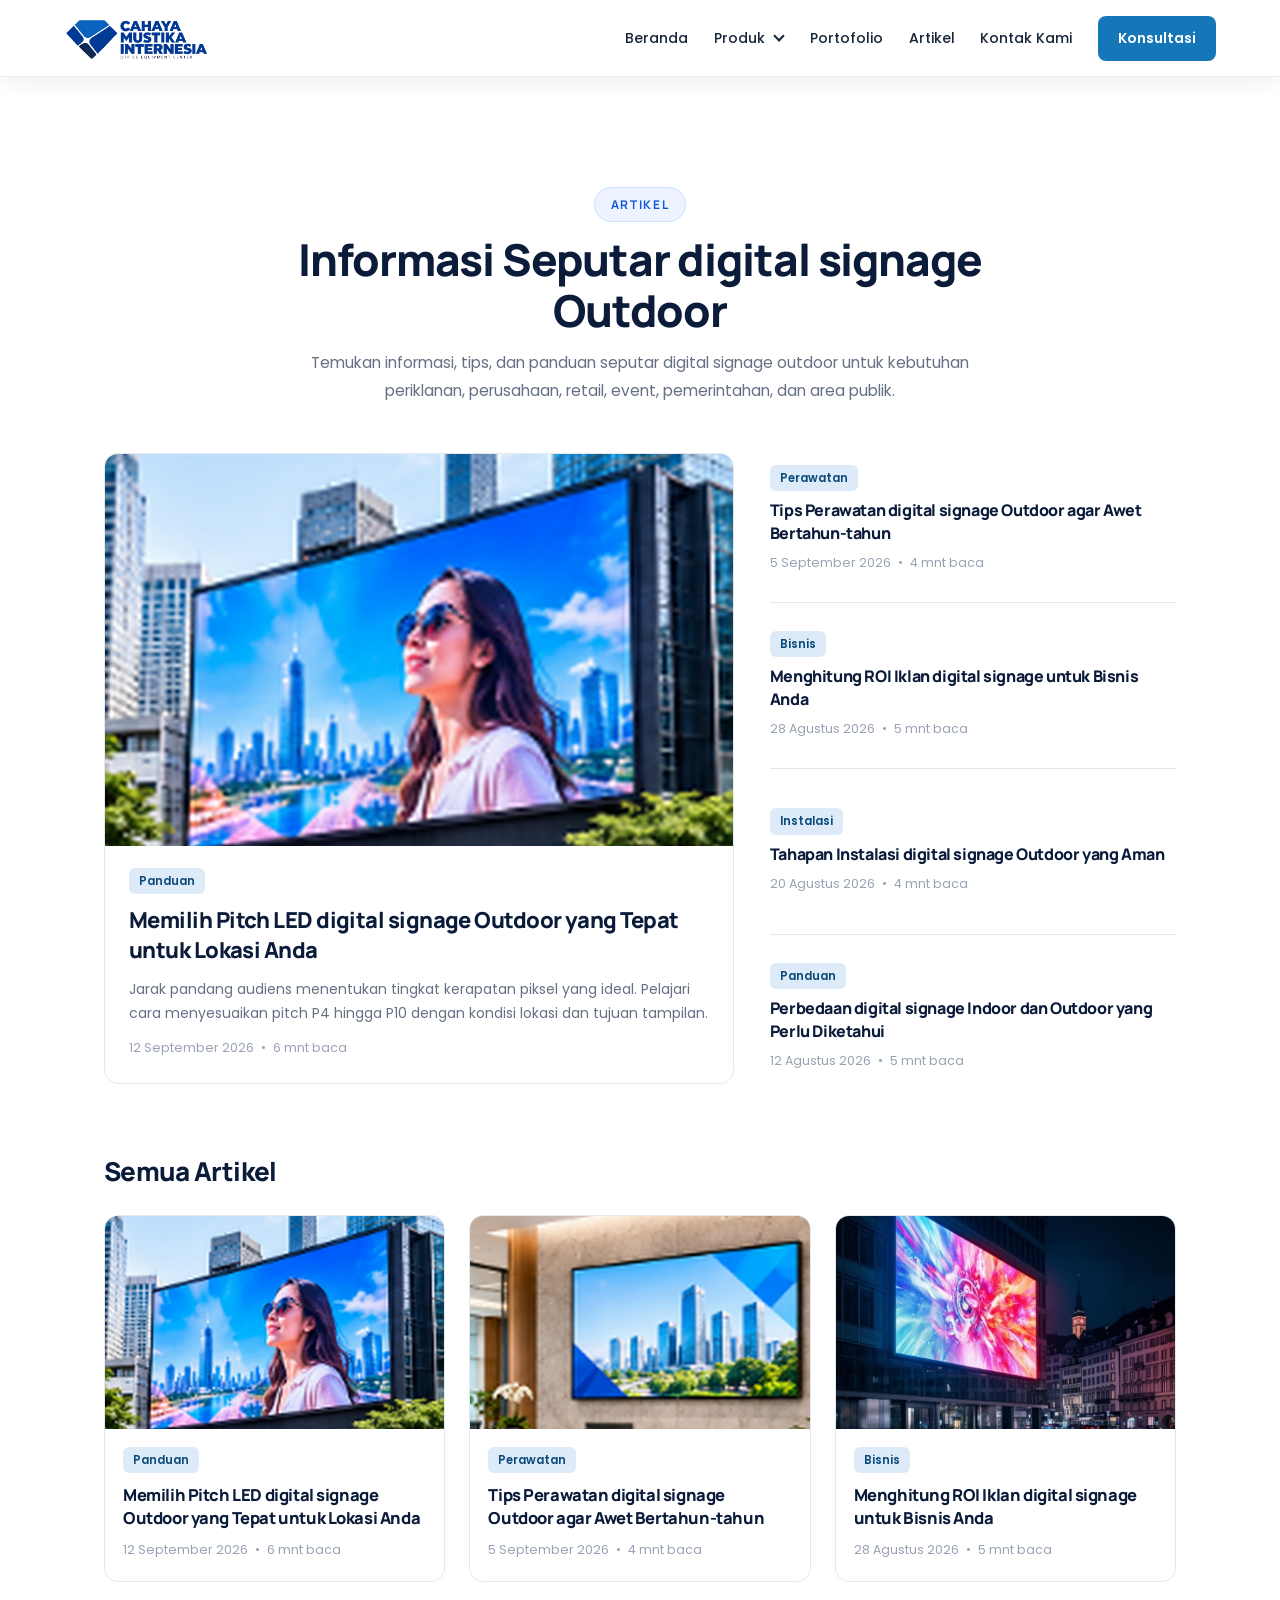
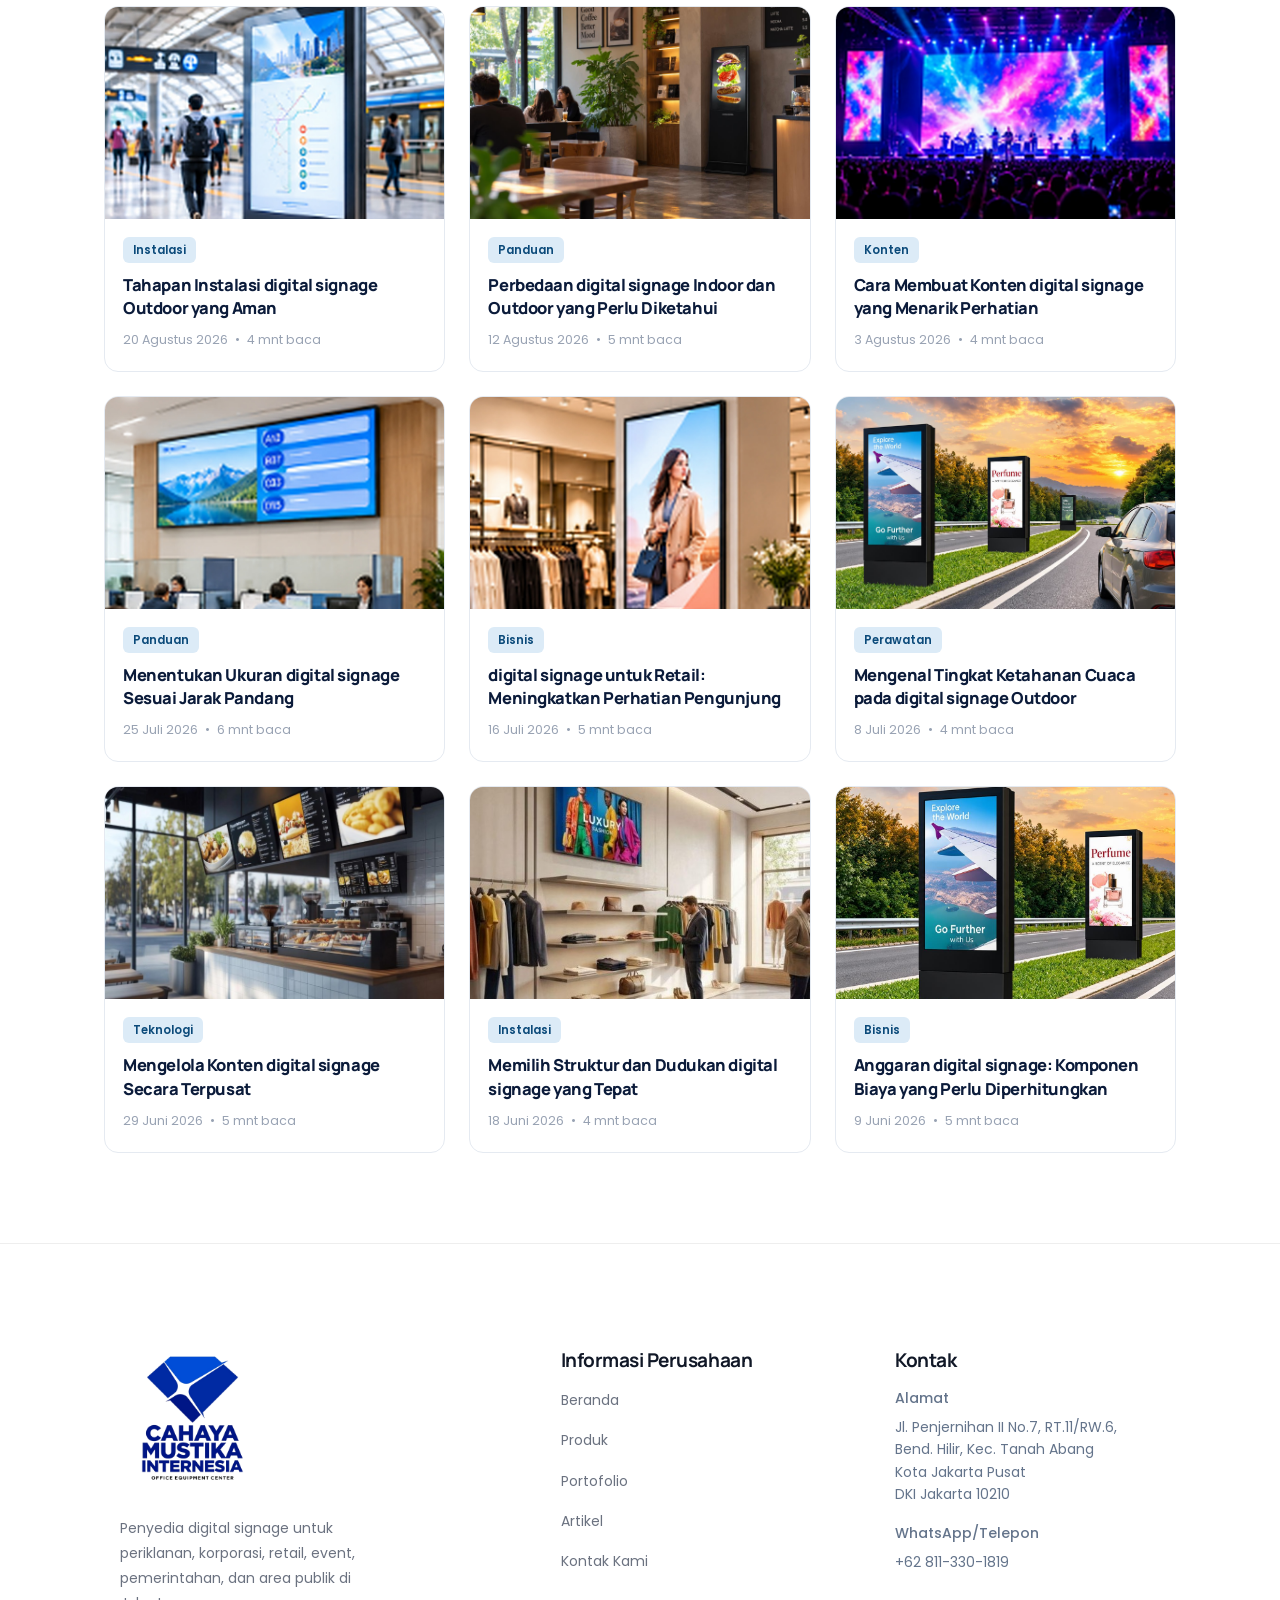
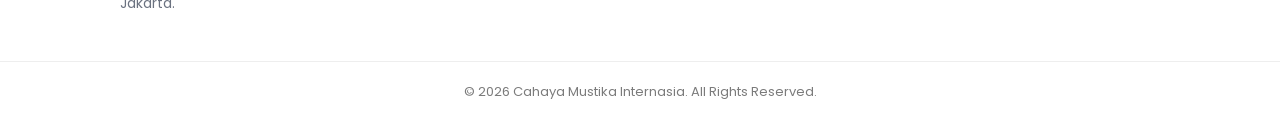
==== commit b86f6dea: "Update website Digital Signage" ====
--- a/artikel.html
+++ b/artikel.html
@@ -25,228 +25,97 @@
 
   <style>
     /* =====================================================
-       HALAMAN ARTIKEL
+       HALAMAN ARTIKEL - FEATURED + DAFTAR + GRID FILTER
        ===================================================== */
-
-    .article-page {
-      padding: 120px 0 80px;
-      background: #fff;
-    }
-
-    .article-page-header {
-      text-align: center;
-      max-width: 800px;
-      margin: 0 auto 50px;
-    }
-
-    .article-page-header .eyebrow {
-      color: #1456d9;
-      font-weight: 700;
-      margin-bottom: 12px;
-    }
-
-    .article-page-header h1 {
+    .article-page { padding: 110px 0 90px; background: #fff; }
+    .art-wrap { max-width: 1120px; }
+
+    .art-header { max-width: 720px; margin: 0 auto 48px; text-align: center; }
+    .art-header .eyebrow { color: #1456d9; font-weight: 700; margin-bottom: 12px; }
+    .art-header h1 {
       font-family: "Manrope", sans-serif;
-      font-size: clamp(36px, 5vw, 58px);
-      line-height: 1.1;
-      margin: 0 0 18px;
-      color: #0b1b3a;
-    }
-
-    .article-page-header p {
-      font-family: "Poppins", sans-serif;
-      color: #667085;
-      line-height: 1.8;
-      margin: 0;
-    }
-
-    /* GRID ARTIKEL */
-
-    .article-page-grid {
-      display: grid;
-      grid-template-columns: repeat(2, minmax(0, 1fr));
-      gap: 28px;
-      max-width: 1200px;
-      margin: 0 auto;
-    }
-
-    .article-page-card {
-      background: #fff;
-      border-radius: 18px;
-      overflow: hidden;
-      border: 1px solid #e8edf5;
-      box-shadow: 0 10px 30px rgba(15, 35, 75, 0.08);
-      transition: transform 0.3s ease, box-shadow 0.3s ease;
-    }
-
-    .article-page-card:hover {
-      transform: translateY(-6px);
-      box-shadow: 0 18px 40px rgba(15, 35, 75, 0.13);
-    }
-
-    .article-page-image {
-      width: 100%;
-      height: 230px;
-      overflow: hidden;
-    }
-
-    .article-page-image img {
-      width: 100%;
-      height: 100%;
-      object-fit: cover;
-      display: block;
-      transition: transform 0.4s ease;
-    }
-
-    .article-page-card:hover .article-page-image img {
-      transform: scale(1.04);
-    }
-
-    .article-page-content {
-      padding: 26px;
-    }
-
-    .article-page-meta {
-      font-family: "Poppins", sans-serif;
-      font-size: 13px;
-      color: #7b8798;
-      margin-bottom: 12px;
-    }
-
-    .article-page-content h2 {
-      font-family: "Manrope", sans-serif;
-      font-size: 22px;
-      line-height: 1.35;
-      color: #0b1b3a;
-      margin: 0 0 14px;
-    }
-
-    .article-page-content p {
-      font-family: "Poppins", sans-serif;
-      font-size: 14px;
-      line-height: 1.8;
-      color: #667085;
-      margin: 0 0 20px;
-    }
-
-    .article-read-more {
-      display: inline-flex;
-      align-items: center;
-      gap: 8px;
-      color: #1456d9;
-      font-family: "Poppins", sans-serif;
-      font-weight: 600;
-      text-decoration: none;
-    }
-
-    .article-read-more:hover {
-      color: #0b3fa8;
-    }
-
-    /* ARTIKEL UTAMA */
-
-    .article-feature-page {
-      max-width: 1200px;
-      margin: 0 auto 35px;
-      background: #fff;
-      border-radius: 20px;
-      overflow: hidden;
-      border: 1px solid #e8edf5;
-      box-shadow: 0 12px 35px rgba(15, 35, 75, 0.08);
-
-      display: grid;
-      grid-template-columns: 1.1fr 1fr;
-    }
-
-    .article-feature-page-image {
-      min-height: 400px;
-    }
-
-    .article-feature-page-image img {
-      width: 100%;
-      height: 100%;
-      min-height: 400px;
-      object-fit: cover;
-      display: block;
-    }
-
-    .article-feature-page-content {
-      padding: 45px;
-      display: flex;
-      flex-direction: column;
-      justify-content: center;
-    }
-
-    .article-feature-page-content .label {
-      color: #1456d9;
-      font-size: 13px;
-      font-weight: 700;
-      text-transform: uppercase;
-      letter-spacing: 0.08em;
-      margin-bottom: 14px;
-    }
-
-    .article-feature-page-content h2 {
-      font-family: "Manrope", sans-serif;
-      font-size: 32px;
-      line-height: 1.25;
-      color: #0b1b3a;
-      margin: 0 0 16px;
-    }
-
-    .article-feature-page-content p {
-      font-family: "Poppins", sans-serif;
-      color: #667085;
-      line-height: 1.8;
-      margin: 0 0 24px;
-    }
-
-    .article-feature-page-meta {
-      font-family: "Poppins", sans-serif;
-      font-size: 13px;
-      color: #7b8798;
-      margin-bottom: 18px;
-    }
-
-    /* RESPONSIVE */
+      font-size: clamp(30px, 4vw, 44px); line-height: 1.15;
+      margin: 0 0 14px; color: #0b1b3a;
+    }
+    .art-header p { font-family: "Poppins", sans-serif; color: #667085; line-height: 1.8; margin: 0; }
+
+    .art-chip {
+      display: inline-block; align-self: flex-start;
+      font-family: "Poppins", sans-serif; font-size: 11.5px; font-weight: 600;
+      color: #0b4a7a; background: #dcebf7; border-radius: 6px; padding: 3px 10px;
+    }
+    .art-meta { font-family: "Poppins", sans-serif; font-size: 12.5px; color: #98a2b3; }
+    .art-meta i { font-style: normal; margin: 0 4px; }
+
+    .art-top {
+      display: grid; grid-template-columns: 1.55fr 1fr; gap: 36px;
+      align-items: stretch; margin-bottom: 72px;
+    }
+    .art-featured, .art-card {
+      display: flex; flex-direction: column; text-decoration: none; color: inherit;
+      background: #fff; border: 1px solid #e5eaf1; border-radius: 14px; overflow: hidden;
+      transition: box-shadow .25s ease, transform .25s ease;
+    }
+    .art-featured:hover, .art-card:hover { box-shadow: 0 14px 34px rgba(15,35,75,.10); transform: translateY(-3px); }
+    .art-featured-img { aspect-ratio: 16 / 10; overflow: hidden; background: #edf2f7; }
+    .art-featured-img img, .art-card-img img { width: 100%; height: 100%; object-fit: cover; display: block; transition: transform .5s ease; }
+    .art-featured:hover img, .art-card:hover img { transform: scale(1.04); }
+    .art-featured-body { display: flex; flex-direction: column; gap: 12px; padding: 22px 24px 24px; }
+    .art-featured-body h2 {
+      font-family: "Manrope", sans-serif; font-size: 22px; line-height: 1.35;
+      margin: 0; color: #0b1b3a;
+    }
+    .art-featured-body p { font-family: "Poppins", sans-serif; font-size: 14px; line-height: 1.7; color: #667085; margin: 0; }
+
+    .art-side { display: flex; flex-direction: column; }
+    .art-side-item {
+      display: flex; flex-direction: column; gap: 8px; flex: 1;
+      justify-content: center; padding: 16px 0; text-decoration: none;
+      border-bottom: 1px solid #e5e7eb;
+    }
+    .art-side-item:first-child { padding-top: 0; }
+    .art-side-item:last-child { border-bottom: 0; padding-bottom: 0; }
+    .art-side-item h3 {
+      font-family: "Manrope", sans-serif; font-size: 16px; line-height: 1.4;
+      margin: 0; color: #0b1b3a; transition: color .2s ease;
+    }
+    .art-side-item:hover h3 { color: #1456d9; }
+
+    .art-all-head {
+      display: flex; align-items: center; justify-content: space-between;
+      gap: 20px; flex-wrap: wrap; margin-bottom: 28px;
+    }
+    .art-all-head h2 { font-family: "Manrope", sans-serif; font-size: 26px; margin: 0; color: #0b1b3a; }
+    .art-pills { display: flex; flex-wrap: wrap; gap: 8px; }
+    .art-pill {
+      font-family: "Poppins", sans-serif; font-size: 13px; font-weight: 500;
+      color: #475467; background: #fff; border: 1px solid #d0d5dd; border-radius: 999px;
+      padding: 7px 16px; cursor: pointer; transition: all .2s ease;
+    }
+    .art-pill:hover { border-color: #1677b8; color: #1677b8; }
+    .art-pill.active { background: #0b1b3a; border-color: #0b1b3a; color: #fff; }
+
+    .art-grid { display: grid; grid-template-columns: repeat(3, minmax(0, 1fr)); gap: 24px; }
+    .art-card-img { aspect-ratio: 16 / 10; overflow: hidden; background: #edf2f7; }
+    .art-card-body { display: flex; flex-direction: column; gap: 10px; padding: 18px 18px 20px; flex: 1; }
+    .art-card-body h3 {
+      font-family: "Manrope", sans-serif; font-size: 16.5px; line-height: 1.4;
+      margin: 0; color: #0b1b3a;
+    }
+    .art-card-body .art-meta { margin-top: auto; }
 
     @media (max-width: 900px) {
-      .article-page-grid {
-        grid-template-columns: 1fr 1fr;
-      }
-
-      .article-feature-page {
-        grid-template-columns: 1fr;
-      }
-
-      .article-feature-page-image,
-      .article-feature-page-image img {
-        min-height: 300px;
-      }
-    }
-
+      .art-top { grid-template-columns: 1fr; gap: 28px; margin-bottom: 56px; }
+      .art-side-item, .art-side-item:first-child, .art-side-item:last-child { padding: 16px 0; border-bottom: 1px solid #e5e7eb; }
+      .art-side-item:last-child { border-bottom: 0; }
+      .art-grid { grid-template-columns: repeat(2, minmax(0, 1fr)); }
+    }
     @media (max-width: 600px) {
-      .article-page {
-        padding: 100px 20px 60px;
-      }
-
-      .article-page-grid {
-        grid-template-columns: 1fr;
-      }
-
-      .article-feature-page-content {
-        padding: 28px;
-      }
-
-      .article-feature-page-content h2 {
-        font-size: 26px;
-      }
-    }
-  
-    .article-feature-page { margin-bottom:30px; }
-    .article-page-grid { max-width:1200px; }
-    .article-page-grid .article-page-card:nth-child(n+3) { display:none; }
-    @media(max-width:768px){.article-page-grid{grid-template-columns:1fr;} .article-page{padding-top:85px;}}
+      .article-page { padding: 90px 0 60px; }
+      .art-wrap { padding-left: 20px; padding-right: 20px; }
+      .art-grid { grid-template-columns: 1fr; }
+      .art-featured-body h2 { font-size: 19px; }
+    }
   </style>
 </head>
 
@@ -256,7 +125,7 @@
        HEADER
        ===================================================== -->
 
-  <header class="main-header site-header" id="site-header"><div class="header-container container"><a class="brand" href="index.html" aria-label="Beranda"><img src="assets/img/logo-header.png" alt="Cahaya Mustika Internasia" class="brand-logo"></a><button class="nav-toggle" id="nav-toggle" type="button" aria-label="Buka menu" aria-expanded="false"><span></span><span></span><span></span></button><nav class="main-nav" id="main-nav" aria-label="Navigasi utama"><a href="index.html">Beranda</a><div class="nav-dropdown has-dropdown"><a href="index.html#produk" class="dropdown-toggle" aria-expanded="false">Produk <span aria-hidden="true">⌄</span></a><div class="dropdown-menu dropdown" role="menu"><a class="dropdown-item" role="menuitem" href="produk-hikvision.html">Hikvision</a><a class="dropdown-item" role="menuitem" href="produk-lg.html">LG</a><a class="dropdown-item" role="menuitem" href="produk-samsung.html">Samsung</a></div></div><a href="portofolio.html">Portofolio</a><a href="artikel.html">Artikel</a><a href="kontak.html">Kontak Kami</a><a class="header-button" href="https://wa.me/6281234567890" target="_blank" rel="noopener">Konsultasi</a></nav></div></header>
+  <header class="main-header site-header" id="site-header"><div class="header-container container"><a class="brand" href="index.html" aria-label="Beranda"><img src="assets/img/logo-header.png" alt="Cahaya Mustika Internasia" class="brand-logo"></a><button class="nav-toggle" id="nav-toggle" type="button" aria-label="Buka menu" aria-expanded="false"><span></span><span></span><span></span></button><nav class="main-nav" id="main-nav" aria-label="Navigasi utama"><a href="index.html">Beranda</a><div class="nav-dropdown has-dropdown"><a href="index.html#produk" class="dropdown-toggle" aria-expanded="false">Produk <span aria-hidden="true">⌄</span></a><div class="dropdown-menu dropdown" role="menu"><a class="dropdown-item" role="menuitem" href="produk-hikvision.html">Digital Signage Hikvision</a><a class="dropdown-item" role="menuitem" href="produk-samsung.html">Digital Signage Samsung</a><a class="dropdown-item" role="menuitem" href="produk-lg.html">Digital Signage LG</a></div></div><a href="portofolio.html">Portofolio</a><a href="artikel.html">Artikel</a><a href="kontak.html">Kontak Kami</a><a class="header-button" href="https://wa.me/628113301819?text=Halo%20Cahaya%20Mustika%20Internasia%2C%20saya%20ingin%20konsultasi%20mengenai%20digital%20signage." target="_blank" rel="noopener">Konsultasi</a></nav></div></header>
 
 
   <!-- =====================================================
@@ -268,218 +137,85 @@
     <!-- JUDUL HALAMAN -->
 
     <section class="article-page">
-
-      <div class="container">
-
-        <div class="article-page-header">
-
-          <div class="eyebrow">
-            ARTIKEL
+      <div class="container art-wrap">
+
+        <div class="art-header">
+          <div class="eyebrow">ARTIKEL</div>
+          <h1>Informasi Seputar digital signage Outdoor</h1>
+          <p>Temukan informasi, tips, dan panduan seputar digital signage outdoor untuk kebutuhan periklanan, perusahaan, retail, event, pemerintahan, dan area publik.</p>
+        </div>
+
+        <div class="art-top">
+          <a href="#" class="art-featured" onclick="alert('Artikel sedang dipersiapkan.'); return false;">
+            <div class="art-featured-img"><img src="assets/img/kebutuhan-periklanan.jpg" alt="Memilih Pitch LED digital signage Outdoor yang Tepat untuk Lokasi Anda" loading="lazy"></div>
+            <div class="art-featured-body"><span class="art-chip">Panduan</span><h2>Memilih Pitch LED digital signage Outdoor yang Tepat untuk Lokasi Anda</h2><p>Jarak pandang audiens menentukan tingkat kerapatan piksel yang ideal. Pelajari cara menyesuaikan pitch P4 hingga P10 dengan kondisi lokasi dan tujuan tampilan.</p><span class="art-meta">12 September 2026 <i>•</i> 6 mnt baca</span></div>
+          </a>
+          <div class="art-side">
+            <a href="#" class="art-side-item" onclick="alert('Artikel sedang dipersiapkan.'); return false;"><span class="art-chip">Perawatan</span><h3>Tips Perawatan digital signage Outdoor agar Awet Bertahun-tahun</h3><span class="art-meta">5 September 2026 <i>•</i> 4 mnt baca</span></a>
+            <a href="#" class="art-side-item" onclick="alert('Artikel sedang dipersiapkan.'); return false;"><span class="art-chip">Bisnis</span><h3>Menghitung ROI Iklan digital signage untuk Bisnis Anda</h3><span class="art-meta">28 Agustus 2026 <i>•</i> 5 mnt baca</span></a>
+            <a href="#" class="art-side-item" onclick="alert('Artikel sedang dipersiapkan.'); return false;"><span class="art-chip">Instalasi</span><h3>Tahapan Instalasi digital signage Outdoor yang Aman</h3><span class="art-meta">20 Agustus 2026 <i>•</i> 4 mnt baca</span></a>
+            <a href="#" class="art-side-item" onclick="alert('Artikel sedang dipersiapkan.'); return false;"><span class="art-chip">Panduan</span><h3>Perbedaan digital signage Indoor dan Outdoor yang Perlu Diketahui</h3><span class="art-meta">12 Agustus 2026 <i>•</i> 5 mnt baca</span></a>
           </div>
-
-          <h1>
-            Informasi Seputar digital signage Outdoor
-          </h1>
-
-          <p>
-            Temukan informasi, tips, dan panduan seputar digital signage outdoor
-            untuk kebutuhan periklanan, perusahaan, retail, event,
-            pemerintahan, dan area publik.
-          </p>
-
-        </div>
-
-
-        <!-- =================================================
-             ARTIKEL UTAMA
-             ================================================= -->
-
-        <article class="article-feature-page">
-
-          <div class="article-feature-page-image">
-
-            <img
-              src="https://images.unsplash.com/photo-1518770660439-4636190af475?auto=format&fit=crop&w=1200&q=85"
-              alt="digital signage outdoor dan teknologi LED"
-            >
-
-          </div>
-
-          <div class="article-feature-page-content">
-
-            <div class="label">
-              Artikel Pilihan
-            </div>
-
-            <div class="article-feature-page-meta">
-              12 September 2026 · 6 menit baca
-            </div>
-
-            <h2>
-              Memilih Pitch LED digital signage Outdoor
-              yang Tepat untuk Lokasi Anda
-            </h2>
-
-            <p>
-              Jarak pandang audiens menentukan tingkat kerapatan piksel
-              yang ideal. Pelajari cara menyesuaikan pitch P4 hingga P10
-              dengan kondisi lokasi dan tujuan tampilan.
-            </p>
-
-            <a
-              href="#"
-              class="article-read-more"
-              onclick="alert('Artikel sedang dipersiapkan.'); return false;"
-            >
-              Baca Artikel
-              <span>→</span>
-            </a>
-
-          </div>
-
-        </article>
-
-
-        <!-- =================================================
-             DAFTAR ARTIKEL
-             ================================================= -->
-
-        <div class="article-page-grid">
-
-
-          <!-- ARTIKEL 1 -->
-
-          <article class="article-page-card">
-
-            <div class="article-page-image">
-
-              <img
-                src="https://images.unsplash.com/photo-1556761175-b413da4baf72?auto=format&fit=crop&w=1200&q=85"
-                alt="Perawatan digital signage outdoor"
-              >
-
-            </div>
-
-            <div class="article-page-content">
-
-              <div class="article-page-meta">
-                5 September 2026 · 4 menit
-              </div>
-
-              <h2>
-                Tips Perawatan digital signage Outdoor
-                agar Awet Bertahun-tahun
-              </h2>
-
-              <p>
-                Pelajari langkah sederhana untuk menjaga performa
-                digital signage outdoor agar tetap optimal dan memiliki
-                usia penggunaan yang panjang.
-              </p>
-
-              <a
-                href="#"
-                class="article-read-more"
-                onclick="alert('Artikel sedang dipersiapkan.'); return false;"
-              >
-                Baca Artikel →
-              </a>
-
-            </div>
-
-          </article>
-
-
-          <!-- ARTIKEL 2 -->
-
-          <article class="article-page-card">
-
-            <div class="article-page-image">
-
-              <img
-                src="https://images.unsplash.com/photo-1551836022-d5d88e9218df?auto=format&fit=crop&w=1200&q=85"
-                alt="Bisnis dan digital signage"
-              >
-
-            </div>
-
-            <div class="article-page-content">
-
-              <div class="article-page-meta">
-                28 Agustus 2026 · 5 menit
-              </div>
-
-              <h2>
-                Menghitung ROI Iklan digital signage
-                untuk Bisnis Anda
-              </h2>
-
-              <p>
-                Ketahui cara memperkirakan keuntungan investasi
-                penggunaan digital signage sebagai media promosi dan
-                komunikasi visual bisnis.
-              </p>
-
-              <a
-                href="#"
-                class="article-read-more"
-                onclick="alert('Artikel sedang dipersiapkan.'); return false;"
-              >
-                Baca Artikel →
-              </a>
-
-            </div>
-
-          </article>
-
-
-          <!-- ARTIKEL 3 -->
-
-          <article class="article-page-card">
-
-            <div class="article-page-image">
-
-              <img
-                src="https://images.unsplash.com/photo-1581092921461-eab62e97a780?auto=format&fit=crop&w=1200&q=85"
-                alt="Instalasi digital signage outdoor"
-              >
-
-            </div>
-
-            <div class="article-page-content">
-
-              <div class="article-page-meta">
-                20 Agustus 2026 · 4 menit
-              </div>
-
-              <h2>
-                Tahapan Instalasi digital signage
-                Outdoor yang Aman
-              </h2>
-
-              <p>
-                Kenali tahapan instalasi digital signage outdoor mulai dari
-                persiapan lokasi hingga pemasangan dan pengujian sistem.
-              </p>
-
-              <a
-                href="#"
-                class="article-read-more"
-                onclick="alert('Artikel sedang dipersiapkan.'); return false;"
-              >
-                Baca Artikel →
-              </a>
-
-            </div>
-
-          </article>
-
-
-        </div>
-
-      </div>
-
+        </div>
+
+        <div class="art-all-head">
+          <h2>Semua Artikel</h2>
+        </div>
+
+        <div class="art-grid" id="art-grid">
+            <a href="#" class="art-card" data-cat="Panduan" onclick="alert('Artikel sedang dipersiapkan.'); return false;">
+              <div class="art-card-img"><img src="assets/img/kebutuhan-periklanan.jpg" alt="Memilih Pitch LED digital signage Outdoor yang Tepat untuk Lokasi Anda" loading="lazy"></div>
+              <div class="art-card-body"><span class="art-chip">Panduan</span><h3>Memilih Pitch LED digital signage Outdoor yang Tepat untuk Lokasi Anda</h3><span class="art-meta">12 September 2026 <i>•</i> 6 mnt baca</span></div>
+            </a>
+            <a href="#" class="art-card" data-cat="Perawatan" onclick="alert('Artikel sedang dipersiapkan.'); return false;">
+              <div class="art-card-img"><img src="assets/img/kebutuhan-perusahaan.jpg" alt="Tips Perawatan digital signage Outdoor agar Awet Bertahun-tahun" loading="lazy"></div>
+              <div class="art-card-body"><span class="art-chip">Perawatan</span><h3>Tips Perawatan digital signage Outdoor agar Awet Bertahun-tahun</h3><span class="art-meta">5 September 2026 <i>•</i> 4 mnt baca</span></div>
+            </a>
+            <a href="#" class="art-card" data-cat="Bisnis" onclick="alert('Artikel sedang dipersiapkan.'); return false;">
+              <div class="art-card-img"><img src="assets/img/portofolio-outdoor-jakarta.jpg" alt="Menghitung ROI Iklan digital signage untuk Bisnis Anda" loading="lazy"></div>
+              <div class="art-card-body"><span class="art-chip">Bisnis</span><h3>Menghitung ROI Iklan digital signage untuk Bisnis Anda</h3><span class="art-meta">28 Agustus 2026 <i>•</i> 5 mnt baca</span></div>
+            </a>
+            <a href="#" class="art-card" data-cat="Instalasi" onclick="alert('Artikel sedang dipersiapkan.'); return false;">
+              <div class="art-card-img"><img src="assets/img/kebutuhan-area-publik.jpg" alt="Tahapan Instalasi digital signage Outdoor yang Aman" loading="lazy"></div>
+              <div class="art-card-body"><span class="art-chip">Instalasi</span><h3>Tahapan Instalasi digital signage Outdoor yang Aman</h3><span class="art-meta">20 Agustus 2026 <i>•</i> 4 mnt baca</span></div>
+            </a>
+            <a href="#" class="art-card" data-cat="Panduan" onclick="alert('Artikel sedang dipersiapkan.'); return false;">
+              <div class="art-card-img"><img src="assets/img/digital-signage-1.jpg" alt="Perbedaan digital signage Indoor dan Outdoor yang Perlu Diketahui" loading="lazy"></div>
+              <div class="art-card-body"><span class="art-chip">Panduan</span><h3>Perbedaan digital signage Indoor dan Outdoor yang Perlu Diketahui</h3><span class="art-meta">12 Agustus 2026 <i>•</i> 5 mnt baca</span></div>
+            </a>
+            <a href="#" class="art-card" data-cat="Konten" onclick="alert('Artikel sedang dipersiapkan.'); return false;">
+              <div class="art-card-img"><img src="assets/img/kebutuhan-event.jpg" alt="Cara Membuat Konten digital signage yang Menarik Perhatian" loading="lazy"></div>
+              <div class="art-card-body"><span class="art-chip">Konten</span><h3>Cara Membuat Konten digital signage yang Menarik Perhatian</h3><span class="art-meta">3 Agustus 2026 <i>•</i> 4 mnt baca</span></div>
+            </a>
+            <a href="#" class="art-card" data-cat="Panduan" onclick="alert('Artikel sedang dipersiapkan.'); return false;">
+              <div class="art-card-img"><img src="assets/img/kebutuhan-pemerintahan.jpg" alt="Menentukan Ukuran digital signage Sesuai Jarak Pandang" loading="lazy"></div>
+              <div class="art-card-body"><span class="art-chip">Panduan</span><h3>Menentukan Ukuran digital signage Sesuai Jarak Pandang</h3><span class="art-meta">25 Juli 2026 <i>•</i> 6 mnt baca</span></div>
+            </a>
+            <a href="#" class="art-card" data-cat="Bisnis" onclick="alert('Artikel sedang dipersiapkan.'); return false;">
+              <div class="art-card-img"><img src="assets/img/kebutuhan-retail.jpg" alt="digital signage untuk Retail: Meningkatkan Perhatian Pengunjung" loading="lazy"></div>
+              <div class="art-card-body"><span class="art-chip">Bisnis</span><h3>digital signage untuk Retail: Meningkatkan Perhatian Pengunjung</h3><span class="art-meta">16 Juli 2026 <i>•</i> 5 mnt baca</span></div>
+            </a>
+            <a href="#" class="art-card" data-cat="Perawatan" onclick="alert('Artikel sedang dipersiapkan.'); return false;">
+              <div class="art-card-img"><img src="assets/img/hero-videotron-outdoor.jpg" alt="Mengenal Tingkat Ketahanan Cuaca pada digital signage Outdoor" loading="lazy"></div>
+              <div class="art-card-body"><span class="art-chip">Perawatan</span><h3>Mengenal Tingkat Ketahanan Cuaca pada digital signage Outdoor</h3><span class="art-meta">8 Juli 2026 <i>•</i> 4 mnt baca</span></div>
+            </a>
+            <a href="#" class="art-card" data-cat="Teknologi" onclick="alert('Artikel sedang dipersiapkan.'); return false;">
+              <div class="art-card-img"><img src="assets/img/portofolio-cafe-restoran.jpg" alt="Mengelola Konten digital signage Secara Terpusat" loading="lazy"></div>
+              <div class="art-card-body"><span class="art-chip">Teknologi</span><h3>Mengelola Konten digital signage Secara Terpusat</h3><span class="art-meta">29 Juni 2026 <i>•</i> 5 mnt baca</span></div>
+            </a>
+            <a href="#" class="art-card" data-cat="Instalasi" onclick="alert('Artikel sedang dipersiapkan.'); return false;">
+              <div class="art-card-img"><img src="assets/img/portofolio-retail.jpg" alt="Memilih Struktur dan Dudukan digital signage yang Tepat" loading="lazy"></div>
+              <div class="art-card-body"><span class="art-chip">Instalasi</span><h3>Memilih Struktur dan Dudukan digital signage yang Tepat</h3><span class="art-meta">18 Juni 2026 <i>•</i> 4 mnt baca</span></div>
+            </a>
+            <a href="#" class="art-card" data-cat="Bisnis" onclick="alert('Artikel sedang dipersiapkan.'); return false;">
+              <div class="art-card-img"><img src="assets/img/digital-signage-3.jpg" alt="Anggaran digital signage: Komponen Biaya yang Perlu Diperhitungkan" loading="lazy"></div>
+              <div class="art-card-body"><span class="art-chip">Bisnis</span><h3>Anggaran digital signage: Komponen Biaya yang Perlu Diperhitungkan</h3><span class="art-meta">9 Juni 2026 <i>•</i> 5 mnt baca</span></div>
+            </a>
+        </div>
+
+      </div>
     </section>
+    
 
   </main>
 
@@ -489,112 +225,50 @@
        ===================================================== -->
 
   <footer class="site-footer">
-
-    <div class="container">
-
-      <div class="footer-inner">
-
-        <!-- LOGO & DESKRIPSI -->
-
-        <div class="footer-brand">
-
-          <a href="index.html">
-            <img
-              src="assets/img/logo-footer.png"
-              alt="Cahaya Mustika Internasia"
-              class="footer-logo"
-            >
-          </a>
-
-          <p>
-            Penyedia digital signage outdoor untuk periklanan,
-            korporasi, retail, event, pemerintahan,
-            dan area publik di Jakarta.
-          </p>
-
-        </div>
-
-
-        <!-- NAVIGASI FOOTER -->
-
-        <div class="footer-column">
-
-          <h3>
-            Navigasi
-          </h3>
-
-          <ul>
-
-            <li>
-              <a href="index.html#beranda">
-                Beranda
-              </a>
-            </li>
-
-            <li>
-              <a href="index.html#produk">
-                Produk
-              </a>
-            </li>
-
-            <li>
-              <a href="portofolio.html">
-                Portofolio
-              </a>
-            </li>
-
-            <li>
-              <a href="artikel.html">
-                Artikel
-              </a>
-            </li>
-
-            <li>
-              <a href="index.html#kontak">
-                Kontak Kami
-              </a>
-            </li>
-
-          </ul>
-
-        </div>
-
-
-        <!-- INFORMASI PERUSAHAAN -->
-
-        <div class="footer-column">
-
-          <h3>
-            Informasi Perusahaan
-          </h3>
-
-          <p>
-            <strong>Alamat</strong><br>
-            Jakarta, Indonesia
-          </p>
-
-          <p>
-            <strong>WhatsApp / Telepon</strong><br>
-            +62 812 3456 7890
-          </p>
-
-        </div>
-
-      </div>
-
-
-      <!-- COPYRIGHT -->
-
-      <div class="footer-bottom">
-
-        <p>
-          © 2026 Cahaya Mustika Internasia. All Rights Reserved.
+    <div class="container footer-inner">
+
+      <div class="footer-brand">
+        <a href="index.html" aria-label="Cahaya Mustika Internasia">
+          <img src="assets/img/logo-footer.png" alt="Cahaya Mustika Internasia" class="footer-logo">
+        </a>
+        <p class="footer-desc">
+          Penyedia digital signage untuk periklanan, korporasi, retail, event,
+          pemerintahan, dan area publik di Jakarta.
         </p>
-
+      </div>
+
+      <nav class="footer-col footer-company" aria-label="Informasi perusahaan">
+        <h4>Informasi Perusahaan</h4>
+        <ul>
+          <li><a href="index.html">Beranda</a></li>
+          <li><a href="index.html#produk">Produk</a></li>
+          <li><a href="portofolio.html">Portofolio</a></li>
+          <li><a href="artikel.html">Artikel</a></li>
+          <li><a href="kontak.html">Kontak Kami</a></li>
+        </ul>
+      </nav>
+
+      <div class="footer-col footer-contact">
+        <h4>Kontak</h4>
+        <div class="contact-list">
+          <div class="contact-item">
+            <strong>Alamat</strong>
+            <span>Jl. Penjernihan II No.7, RT.11/RW.6,<br>Bend. Hilir, Kec. Tanah Abang<br>Kota Jakarta Pusat<br>DKI Jakarta 10210</span>
+          </div>
+          <div class="contact-item">
+            <strong>WhatsApp/Telepon</strong>
+            <a href="https://wa.me/628113301819?text=Halo%20Cahaya%20Mustika%20Internasia%2C%20saya%20ingin%20konsultasi%20mengenai%20digital%20signage." target="_blank" rel="noopener">+62 811-330-1819</a>
+          </div>
+        </div>
       </div>
 
     </div>
 
+    <div class="footer-bottom">
+      <div class="container footer-bottom-inner">
+        <p>© 2026 Cahaya Mustika Internasia. All Rights Reserved.</p>
+      </div>
+    </div>
   </footer>
 
 
--- a/assets/css/style.css
+++ b/assets/css/style.css
@@ -821,7 +821,7 @@
 /* GAMBAR */
 .need-image {
   width: 100% !important;
-  height: 200px !important;
+  height: 230px !important;
   overflow: hidden !important;
   background: #f5f7fa !important;
 }
@@ -841,7 +841,7 @@
 /* NOMOR */
 .need-num {
   position: absolute !important;
-  top: 175px !important;
+  top: 205px !important;
   left: 20px !important;
   width: 42px !important;
   height: 42px !important;
@@ -2181,3 +2181,418 @@
 .main-header a:focus-visible,.faq-question:focus-visible{outline:3px solid #70b7ed;outline-offset:3px;border-radius:5px;}
 @media(max-width:768px){.main-header .header-container{padding:10px 16px;flex-wrap:wrap}.main-header .brand-logo{max-width:155px;height:42px}.main-header .nav-toggle{display:block;margin-left:auto}.main-header .main-nav{display:none;flex:0 0 100%;width:100%;align-items:stretch;flex-direction:column;gap:0;padding:8px 0 12px}.main-header .main-nav.open{display:flex}.main-header .main-nav>a,.main-header .dropdown-toggle{padding:12px 8px}.main-header .nav-dropdown{display:block;width:100%}.main-header .dropdown-toggle{justify-content:space-between}.main-header .dropdown-menu{position:static;display:none;min-width:0;opacity:1;visibility:visible;transform:none;box-shadow:none;border-radius:8px;margin:0 0 8px;padding:5px 8px;background:#f7fafc}.main-header .nav-dropdown.open .dropdown-menu{display:block}.main-header .dropdown-menu::before{display:none}.main-header .header-button{justify-content:center;margin-top:8px}}
 @media(prefers-reduced-motion:reduce){*,*::before,*::after{scroll-behavior:auto!important;animation-duration:.01ms!important;transition-duration:.01ms!important}.reveal{opacity:1;transform:none}}
+
+
+/* =========================================================
+   HOMEPAGE ARTIKEL — LAYOUT A: FEATURED + 2 ARTIKEL PENDUKUNG
+   ========================================================= */
+.article-editorial-section {
+  padding: 82px 5%;
+  background: linear-gradient(180deg, #f7faff 0%, #ffffff 100%);
+}
+.article-editorial-section .section-header {
+  max-width: 760px;
+  margin: 0 auto 42px;
+  text-align: center;
+}
+.article-editorial-section .section-label {
+  display: inline-block;
+  margin-bottom: 12px;
+  color: #2563eb;
+  font-size: 11px;
+  font-weight: 800;
+  letter-spacing: .16em;
+}
+.article-editorial-section .section-header h2 {
+  margin-bottom: 12px;
+  color: #0b1f3a;
+  font-size: clamp(27px, 3vw, 36px);
+  line-height: 1.2;
+  letter-spacing: -.035em;
+}
+.article-editorial-section .section-header p {
+  color: #64748b;
+  line-height: 1.75;
+}
+.editorial-articles-grid {
+  display: grid;
+  grid-template-columns: minmax(0, 1.18fr) minmax(0, .82fr);
+  align-items: stretch;
+  gap: 24px;
+  max-width: 1120px;
+}
+.editorial-articles-grid .article-card {
+  min-width: 0;
+  border: 1px solid #e4eaf3;
+  border-radius: 18px;
+  background: #fff;
+  box-shadow: 0 12px 34px rgba(15, 35, 70, .07);
+  overflow: hidden;
+  transition: transform .25s ease, box-shadow .25s ease;
+}
+.editorial-articles-grid .article-card:hover {
+  transform: translateY(-4px);
+  box-shadow: 0 18px 42px rgba(15, 35, 70, .12);
+}
+.editorial-featured-card {
+  display: flex;
+  flex-direction: column;
+}
+.editorial-featured-card .editorial-image-link {
+  display: block;
+  height: 300px;
+  overflow: hidden;
+  background: #e8eef7;
+}
+.editorial-articles-grid .article-card img {
+  display: block;
+  width: 100%;
+  height: 100%;
+  object-fit: cover;
+  transition: transform .45s ease;
+}
+.editorial-articles-grid .article-card:hover img {
+  transform: scale(1.035);
+}
+.editorial-featured-card .article-content {
+  display: flex;
+  flex: 1;
+  flex-direction: column;
+  align-items: flex-start;
+  padding: 28px 30px 30px;
+}
+.editorial-articles-grid .article-content .article-date {
+  margin-bottom: 10px;
+  color: #2563eb;
+  font-size: 10px;
+  font-weight: 800;
+  letter-spacing: .13em;
+}
+.editorial-featured-card .article-content h3 {
+  margin: 0 0 12px;
+  color: #0b1f3a;
+  font-size: clamp(23px, 2.4vw, 30px);
+  line-height: 1.25;
+  letter-spacing: -.025em;
+}
+.editorial-featured-card .article-content p {
+  max-width: 540px;
+  margin-bottom: 24px;
+  color: #64748b;
+  font-size: 14px;
+  line-height: 1.8;
+}
+.editorial-read-link {
+  display: inline-flex !important;
+  align-items: center;
+  gap: 8px;
+  margin-top: auto;
+  color: #1456d9 !important;
+  font-size: 13px !important;
+  font-weight: 700 !important;
+  text-decoration: none;
+}
+.editorial-read-link span {
+  transition: transform .2s ease;
+}
+.editorial-read-link:hover span {
+  transform: translateX(4px);
+}
+.editorial-side-articles {
+  display: grid;
+  grid-template-rows: repeat(2, minmax(0, 1fr));
+  gap: 24px;
+  min-width: 0;
+}
+.editorial-small-card {
+  display: grid;
+  grid-template-columns: minmax(115px, .78fr) minmax(0, 1.22fr);
+  align-items: stretch;
+}
+.editorial-small-image {
+  display: block;
+  min-height: 205px;
+  overflow: hidden;
+  background: #e8eef7;
+}
+.editorial-small-card .article-content {
+  display: flex;
+  flex-direction: column;
+  align-items: flex-start;
+  justify-content: center;
+  padding: 20px;
+}
+.editorial-small-card .article-content h3 {
+  margin: 0 0 8px;
+  color: #0b1f3a;
+  font-size: 17px;
+  line-height: 1.35;
+}
+.editorial-small-card .article-content p {
+  margin: 0 0 14px;
+  color: #64748b;
+  font-size: 12px;
+  line-height: 1.65;
+}
+.editorial-small-card .article-content .article-date {
+  font-size: 9px;
+}
+.editorial-small-card .editorial-read-link {
+  font-size: 11px !important;
+}
+.article-editorial-section .article-section-more {
+  margin-top: 34px;
+  text-align: center;
+}
+.article-editorial-section .btn.btn-primary {
+  border-radius: 999px;
+  padding: 13px 25px;
+  box-shadow: 0 8px 20px rgba(37, 99, 235, .2);
+}
+@media (max-width: 900px) {
+  .editorial-articles-grid {
+    grid-template-columns: minmax(0, 1fr);
+    max-width: 720px;
+  }
+  .editorial-featured-card .editorial-image-link {
+    height: 320px;
+  }
+  .editorial-side-articles {
+    grid-template-rows: none;
+    grid-template-columns: repeat(2, minmax(0, 1fr));
+  }
+  .editorial-small-card {
+    display: flex;
+    flex-direction: column;
+  }
+  .editorial-small-image {
+    height: 170px;
+    min-height: 170px;
+  }
+  .editorial-small-card .article-content {
+    padding: 20px;
+  }
+}
+@media (max-width: 560px) {
+  .article-editorial-section {
+    padding: 58px 5%;
+  }
+  .editorial-featured-card .editorial-image-link {
+    height: 220px;
+  }
+  .editorial-featured-card .article-content {
+    padding: 22px;
+  }
+  .editorial-side-articles {
+    grid-template-columns: minmax(0, 1fr);
+    gap: 16px;
+  }
+  .editorial-small-card {
+    display: grid;
+    grid-template-columns: 112px minmax(0, 1fr);
+  }
+  .editorial-small-image {
+    height: 100%;
+    min-height: 185px;
+  }
+  .editorial-small-card .article-content {
+    padding: 16px 14px;
+  }
+  .editorial-small-card .article-content h3 {
+    font-size: 15px;
+  }
+  .editorial-small-card .article-content p {
+    font-size: 11px;
+  }
+}
+
+
+/* =========================================================
+   SECTION "KENAPA MEMILIH KAMI" — LAYOUT A: BENTO GRID
+   Scoped only to #kenapa; other sections remain unchanged.
+   ========================================================= */
+#kenapa.why {
+  padding-top: 78px;
+  padding-bottom: 78px;
+  background: #f7faff;
+}
+#kenapa .why-inner {
+  display: block !important;
+}
+#kenapa .why-intro {
+  max-width: 800px;
+  margin: 0 auto 34px;
+  text-align: center;
+}
+#kenapa .why-list {
+  display: grid;
+  grid-template-columns: repeat(2, minmax(0, 1fr));
+  gap: 20px;
+  max-width: 1040px;
+  margin: 0 auto;
+  padding: 0;
+  list-style: none;
+}
+#kenapa .why-item {
+  display: flex;
+  flex-direction: column;
+  align-items: flex-start;
+  gap: 16px;
+  min-height: 210px;
+  padding: 25px;
+  overflow: hidden;
+  border: 1px solid #e2eaf5;
+  border-radius: 18px;
+  background: #ffffff;
+  box-shadow: 0 10px 28px rgba(16, 42, 80, .06);
+  transition: transform .25s ease, box-shadow .25s ease;
+}
+#kenapa .why-item::before {
+  display: none !important;
+  content: none !important;
+}
+#kenapa .why-item:nth-child(1),
+#kenapa .why-item:nth-child(4) {
+  background: #eaf2ff;
+  border-color: #dbe8ff;
+}
+#kenapa .why-item:nth-child(2),
+#kenapa .why-item:nth-child(3) {
+  background: #ffffff;
+}
+#kenapa .why-item:hover {
+  transform: translateY(-4px);
+  box-shadow: 0 16px 34px rgba(16, 42, 80, .11);
+}
+#kenapa .why-item .why-index {
+  display: grid;
+  place-items: center;
+  flex: 0 0 38px;
+  width: 38px;
+  height: 38px;
+  margin: 0;
+  border-radius: 12px;
+  background: #1769aa;
+  color: #ffffff;
+  font-size: 13px;
+  font-weight: 800;
+}
+#kenapa .why-item > div {
+  padding: 0;
+}
+#kenapa .why-item h3 {
+  margin: 0 0 9px;
+  color: #0b1f3a;
+  font-family: Manrope, sans-serif;
+  font-size: 20px;
+  line-height: 1.35;
+}
+#kenapa .why-item p {
+  margin: 0;
+  color: #52647c;
+  font-size: 14px;
+  line-height: 1.75;
+}
+@media (max-width: 600px) {
+  #kenapa.why {
+    padding-top: 56px;
+    padding-bottom: 56px;
+  }
+  #kenapa .why-list {
+    grid-template-columns: minmax(0, 1fr);
+    gap: 14px;
+  }
+  #kenapa .why-item {
+    min-height: 0;
+    padding: 22px;
+  }
+}
+
+
+/* =========================================================
+   PANAH MENU "PRODUK" - SEJAJAR DENGAN TEKS
+========================================================= */
+.main-header .dropdown-toggle { align-items: center; gap: 8px; }
+
+.main-header .dropdown-toggle span {
+  display: inline-flex !important;
+  align-items: center;
+  justify-content: center;
+  width: 12px;
+  height: 12px;
+  font-size: 0 !important;      /* sembunyikan karakter panah lama */
+  line-height: 1;
+  transition: transform .25s ease;
+}
+
+.main-header .dropdown-toggle span::before {
+  content: "";
+  display: block;
+  width: 8px;
+  height: 8px;
+  border-right: 2px solid currentColor;
+  border-bottom: 2px solid currentColor;
+  transform: rotate(45deg);
+  margin-top: -4px;             /* pusatkan secara visual dengan teks */
+}
+
+.main-header .nav-dropdown:hover .dropdown-toggle span,
+.main-header .nav-dropdown.open .dropdown-toggle span { transform: rotate(180deg); }
+
+/* Kontak: nomor di atas tombol, warna tombol sama dengan tombol Konsultasi */
+.contact-info-card .contact-phone{margin:0 0 14px;}
+.contact-info-card .btn-primary{background:#1677b8;color:#fff;box-shadow:none;}
+.contact-info-card .btn-primary:hover{background:#125f94;box-shadow:none;}
+
+/* HERO HIKVISION: teks kiri + gambar horizontal kanan */
+.hero.hero-hikvision {
+  min-height: 560px;
+  padding: 80px 7%;
+  background: linear-gradient(115deg, #041841 0%, #072a63 55%, #0b3c8c 100%);
+}
+.hero-hikvision .hero-hv-inner {
+  width: 100%; max-width: 1200px; margin: 0 auto;
+  display: grid; grid-template-columns: 1fr 1.05fr; gap: 56px; align-items: center;
+}
+.hero-hikvision .hero-content { width: auto; max-width: 560px; }
+.hero-hikvision .hero-content h1 { font-size: 52px; }
+.hero-hikvision .hero-hv-image img {
+  display: block; width: 100%; height: auto; aspect-ratio: 16 / 10; object-fit: cover;
+  border-radius: 16px; box-shadow: 0 24px 60px rgba(0,0,0,.40);
+}
+@media (max-width: 900px) {
+  .hero.hero-hikvision { min-height: 0; padding: 70px 7%; }
+  .hero-hikvision .hero-hv-inner { grid-template-columns: 1fr; gap: 36px; }
+  .hero-hikvision .hero-content h1 { font-size: 38px; }
+}
+
+
+/* HERO HIKVISION: sama seperti hero beranda (foto penuh + overlay gelap) */
+.hero-hikvision-new .hero-label { color: #fff; font-size: 13px; letter-spacing: 1.5px; text-transform: none; }
+.hero-hikvision-new .hero-content h1 { color: #fff; font-size: clamp(38px, 4vw, 58px); margin: 0 0 20px; }
+.hero-hikvision-new .hero-content p { color: rgba(255,255,255,.82); font-size: 16px; line-height: 1.7; max-width: 520px; }
+.hero-hikvision-new .hero-image img { object-position: center; }
+.hero-hikvision-new .hero-image img { object-position: 70% center; }
+
+/* HERO HIKVISION: gambar diturunkan agar seluruh layar produk terlihat */
+.hero-hikvision-new .hero-image img { object-position: 70% 0%; }
+@media (max-width: 700px) {
+  .hero-hikvision-new .hero-image img { object-position: 72% 0%; }
+}
+
+/* HERO SAMSUNG: foto bunga penuh + overlay gelap (sama seperti hero Hikvision) */
+.hero-samsung-new .hero-label { color: #fff; font-size: 13px; letter-spacing: 1.5px; text-transform: none; }
+.hero-samsung-new .hero-content h1 { color: #fff; font-size: clamp(38px, 4vw, 58px); margin: 0 0 20px; }
+.hero-samsung-new .hero-content p { color: rgba(255,255,255,.82); font-size: 16px; line-height: 1.7; max-width: 520px; }
+.hero-samsung-new .hero-image img { object-position: 70% center; }
+
+/* HERO LG: foto penuh + overlay gelap (sama seperti hero Hikvision & Samsung) */
+.hero-lg-new .hero-label { color: #fff; font-size: 13px; letter-spacing: 1.5px; text-transform: none; }
+.hero-lg-new .hero-content h1 { color: #fff; font-size: clamp(38px, 4vw, 58px); margin: 0 0 20px; }
+.hero-lg-new .hero-content p { color: rgba(255,255,255,.82); font-size: 16px; line-height: 1.7; max-width: 520px; }
+.hero-lg-new .hero-image img { object-position: 70% 0%; }
+
+/* Keunggulan: gambar tetap terlihat (sticky) saat card di-scroll di desktop */
+@media (min-width: 769px) {
+  .adv-visual { position: sticky; top: 110px; align-self: start; }
+}
